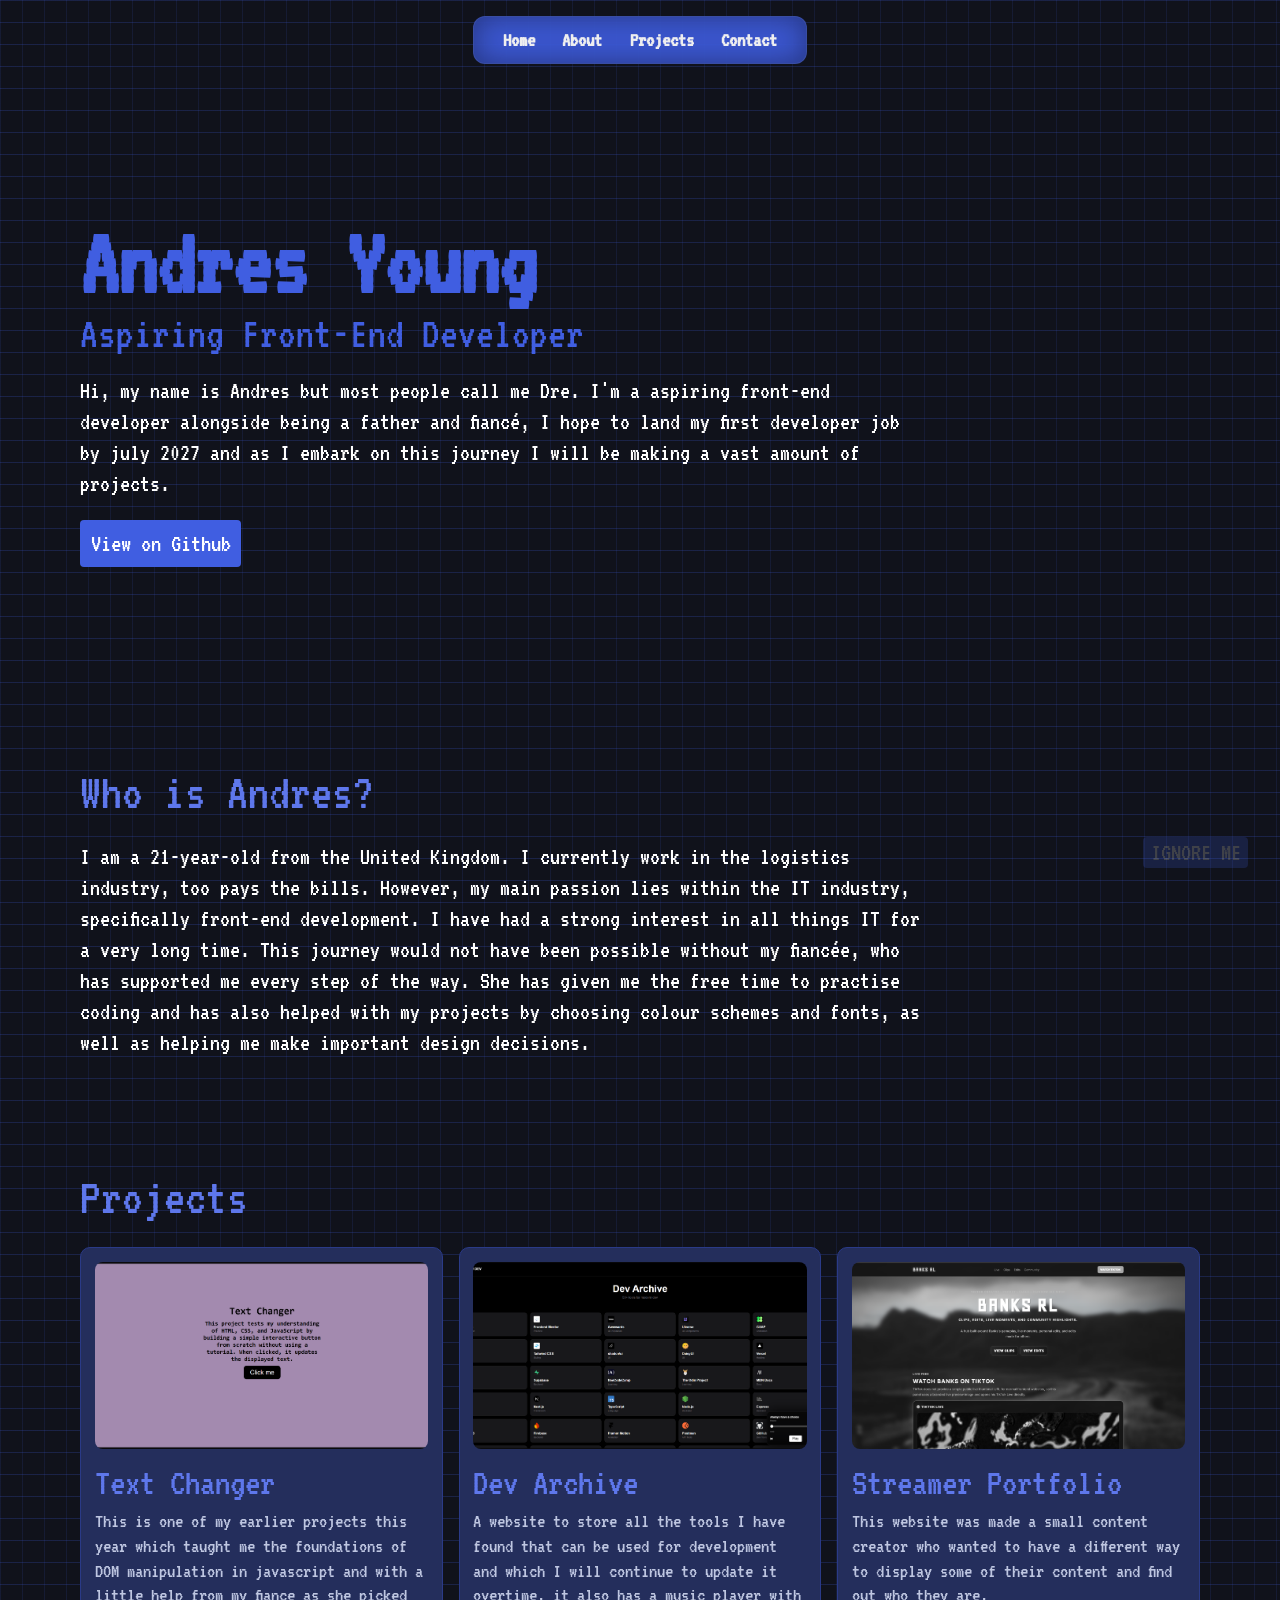
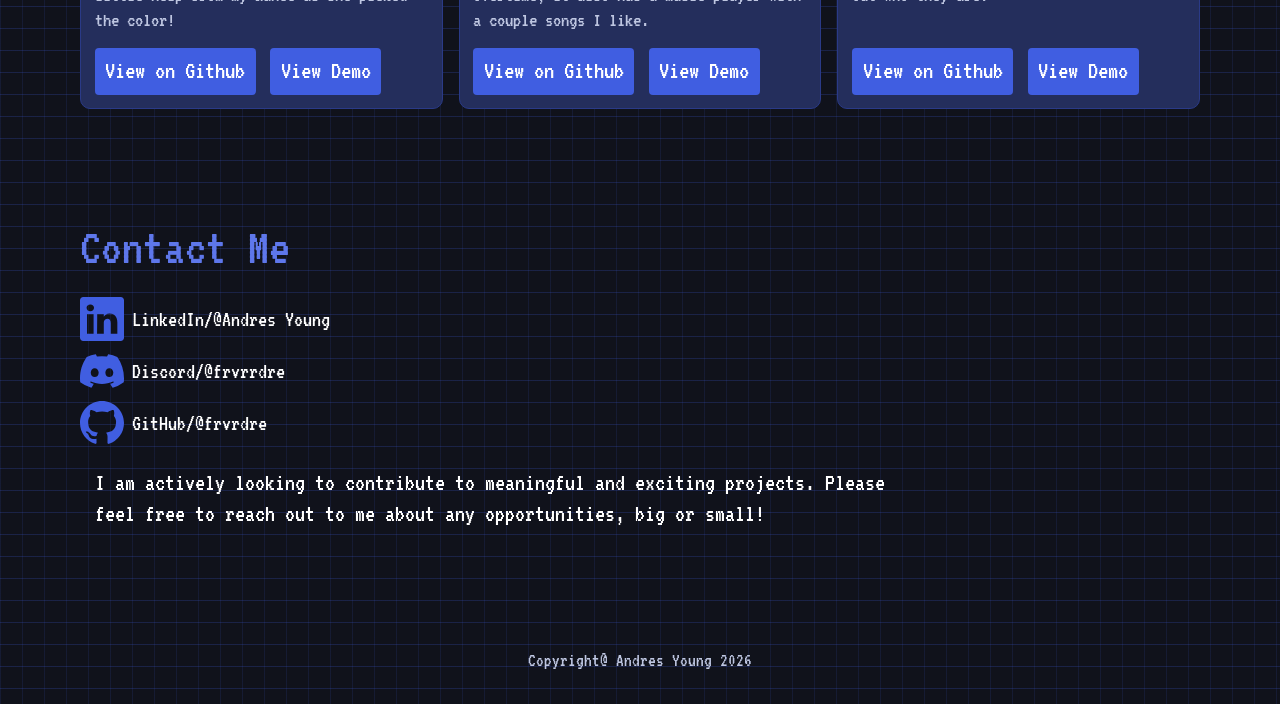
==== index.html @ cf45a2e8 "updated contact details" ====
<!doctype html>
<html lang="en">
  <head>
    <meta charset="UTF-8" />
    <meta name="viewport" content="width=device-width, initial-scale=1.0" />

    <meta property="og:type" content="website" />
    <meta property="og:url" content="https://frvrdre.xyz/" />
    <meta property="og:site_name" content="Andres Young's Portfolio" />
    <meta property="og:image" content="/assets/preview.png" />

    <meta
      name="description"
      content="This portfolio belongs to Andres featuring his projects, skills, and more."
    />

    <title>Andres Young</title>

    <link rel="stylesheet" href="styles.css" />
    <link rel="icon" type="image/x-icon" href="/assets/favicon.ico" />

    <script src="script.js" defer></script>
  </head>

  <body>
    <!-- Easter Egg #2 -->

    <!-- ACHIEVEMENT POPUP -->

    <div id="achievement" class="achievement hidden">
      <img
        id="achievement-img"
        class="achievement-img"
        src="/assets/preview.png"
        alt=""
      />

      <audio
        class="ping"
        id="ping"
        src="assets/ping.mp3"
        type="audio/mp3"
        alt="my fiancé's notification sound"
      >
        Your browser does not support the audio element.
      </audio>

      <div class="achievement-text">
        <p class="achievement-title">Achievement Unlocked</p>
        <p class="achievement-message">You ignored the warning.</p>
      </div>
    </div>

    <!-- PORTFOLIO -->

    <div id="portfolio" class="portfolio">
      <header class="site-header">
        <nav class="primary-nav">
          <a href="#hero">Home</a>
          <a href="#about">About</a>
          <a href="#projects">Projects</a>
          <a href="#contact">Contact</a>
        </nav>
      </header>

      <main>
        <!-- HERO -->

        <section class="hero" id="hero">
          <h1>Andres Young</h1>

          <p class="hero-sub">Aspiring Front-End Developer</p>

          <p>
            Hi, my name is Andres but most people call me Dre. I'm a aspiring
            front-end developer alongside being a father and fiancé, I hope to
            land my first developer job by july 2027 and as I embark on this
            journey I will be making a vast amount of projects.
          </p>

          <a class="btn" href="https://github.com/frvrdre"> View on Github </a>
        </section>

        <!-- ABOUT -->

        <section class="about" id="about">
          <h2>Who is Andres?</h2>

          <p>
            I am a 21-year-old from the United Kingdom. I currently work in the
            logistics industry, too pays the bills. However, my main passion
            lies within the IT industry, specifically front-end development. I
            have had a strong interest in all things IT for a very long time.
            This journey would not have been possible without my fiancée, who
            has supported me every step of the way. She has given me the free
            time to practise coding and has also helped with my projects by
            choosing colour schemes and fonts, as well as helping me make
            important design decisions.
          </p>
        </section>

        <!-- PROJECTS -->

        <section id="projects" class="projects">
          <h2>Projects</h2>

          <article class="project-card">
            <img src="assets/textchanger.png" alt="sims1" />

            <h3>Text Changer</h3>

            <p>
              This is one of my earlier projects this year which taught me the
              foundations of DOM manipulation in javascript and with a little
              help from my fiance as she picked the color!
            </p>

            <div class="buttons-container">
              <a
                class="btn"
                target="_blank"
                href="https://github.com/frvrdre/TextChanger"
              >
                View on Github
              </a>

              <a
                class="btn"
                target="_blank"
                href="https://text-changer-phi.vercel.app/"
              >
                View Demo
              </a>
            </div>
          </article>

          <article class="project-card">
            <img src="assets/archive.png" alt="sims1" />

            <h3>Dev Archive</h3>

            <p>
              A website to store all the tools I have found that can be used for
              development and which I will continue to update it overtime, it
              also has a music player with a couple songs I like.
            </p>

            <div class="buttons-container">
              <a
                class="btn"
                target="_blank"
                href="https://github.com/frvrdre/archive.dev"
              >
                View on Github
              </a>

              <a
                class="btn"
                target="_blank"
                href="https://archive-dev-chi.vercel.app/"
              >
                View Demo
              </a>
            </div>
          </article>

          <article class="project-card">
            <img src="assets/banksrl.png" alt="picutre of a project i made" />

            <h3>Streamer Portfolio</h3>

            <p>
              This website was made a small content creator who wanted to have a
              different way to display some of their content and find out who
              they are.
            </p>

            <div class="buttons-container">
              <a
                class="btn"
                target="_blank"
                href="https://github.com/frvrdre/Streamer-portfolio"
              >
                View on Github
              </a>

              <a class="btn" target="_blank" href="https://banksrl.co.uk/">
                View Demo
              </a>
            </div>
          </article>
        </section>

        <!-- CONTACT -->

        <section id="contact" class="contact">
          <h2>Contact Me</h2>

          <ul>
            <li>
              <img src="assets/linkedin.svg" alt="LinkedIn profile" />

              <a
                target="_blank"
                href="https://www.linkedin.com/in/andres-young-065b58265/"
              >
                LinkedIn/@Andres Young
              </a>
            </li>

            <li>
              <img src="assets/discord.svg" alt="Discord username" />

              <a target="_blank" href="#"> Discord/@frvrrdre </a>
            </li>

            <li>
              <img src="assets/github.svg" alt="Github Page" />

              <a target="_blank" href="https://github.com/frvrdre">
                GitHub/@frvrdre
              </a>
            </li>
          </ul>

          <p class="contact-para">
            I am actively looking to contribute to meaningful and exciting
            projects. Please feel free to reach out to me about any
            opportunities, big or small!
          </p>
        </section>
      </main>

      <footer>Copyright@ Andres Young 2026</footer>
    </div>

    <!-- EASTER EGG BUTTON -->

    <section class="easter-egg">
      <button id="chaos-btn" class="chaos-btn">IGNORE ME</button>
    </section>

    <!-- PORTFOLIO INVADERS -->

    <div id="game-screen" class="game-screen hidden">
      <header class="game-header">
        <h1>Portfolio Invaders</h1>
      </header>

      <div class="game-toolbar">
        <section class="game-stats" id="game-stats">
          <p id="score" class="score">Score: 0</p>
          <p id="lives" class="lives">Lives: 3</p>
        </section>

        <div class="game-btns">
          <button id="exit-btn" class="exit-btn">EXIT</button>
        </div>
      </div>

      <div class="game-content">
        <div id="game-area" class="game-area">
          <div id="player" class="player"></div>
          <div id="enemyOne" class="enemyOne"></div>
          <div id="enemyTwo" class="enemyTwo"></div>
          <div id="enemyThree" class="enemyThree"></div>
        </div>

        <div id="gm-text-container" class="gm-text-container">
          <p id="game-text" class="game-text">
            This is currently under construction! I will complete it hopefully
            by 24/07/26. <em>-Fun fact: the notification sound you just heard is actually my fiancés voice!</em>

            <!--
        Well, well, well... you ignored the warning. Now you're trapped in
        our spaceship with a bunch of aliens. Hope you're good under pressure.
        -->
          </p>
        </div>
      </div>
    </div>
  </body>
</html>
---- styles.css ----
@import url("https://fonts.googleapis.com/css2?family=Bungee&family=Climate+Crisis:YEAR@1979&family=Geo:ital@0;1&family=Inter:ital,opsz,wght@0,14..32,100..900;1,14..32,100..900&family=Limelight&family=Oi&family=Roboto:ital,wght@0,100..900;1,100..900&family=Skranji:wght@400;700&family=Source+Code+Pro:ital,wght@0,200..900;1,200..900&display=swap");

@import url("https://fonts.googleapis.com/css2?family=VT323&family=Workbench&display=swap");

/* GLOBAL VARIABLES */

:root {
  --color-page-background: rgb(16, 18, 27);
  --color-surface: rgb(31, 39, 74);
  --color-card: rgb(36, 46, 92);

  --color-primary: rgb(64, 94, 225);
  --color-primary-hover: rgb(84, 112, 235);

  --color-secondary: rgb(53, 72, 160);
  --color-secondary-hover: rgb(42, 58, 135);

  --color-text: rgb(255, 255, 255);
  --color-text-muted: rgb(190, 198, 225);
  --color-heading: rgb(94, 119, 235);

  --color-focus: rgb(94, 119, 235);
  --color-shadow: rgb(64, 94, 225);

  --color-scroll-bar: rgb(64, 94, 225);
  --color-scroll-bar2: rgb(84, 112, 235);
  --color-scroll-bar3: rgb(42, 58, 135);

  --color-grid-horizontal: rgba(64, 94, 225, 0.22);
  --color-grid-vertical: rgba(64, 94, 225, 0.12);

  --color-bright: rgb(94, 119, 235);
  --color-bright-two: rgb(64, 94, 225);

  --color-dark: rgb(42, 58, 135);
  --color-dark-two: rgb(31, 43, 105);

  --color-player: rgb(87, 115, 177);
  --color-enemy: rgb(97, 27, 27);

  --page-width: 70rem;
  --page-gutter: 2rem;

  --radius-small: 4px;
  --radius-medium: 8px;
  --radius-large: 10px;
}

/* GLOBAL STYLES */

*,
*::before,
*::after {
  box-sizing: border-box;
}

html {
  scroll-behavior: smooth;
}

body {
  margin: 0;
  min-height: 100vh;

  font-family: "VT323", monospace;
  font-size: 17px;
  line-height: 1.5;

  color: var(--color-text);
  background-color: var(--color-page-background);

  background-image:
    linear-gradient(
      var(--color-grid-horizontal) 1.1px,
      transparent 1.1px
    ),
    linear-gradient(
      to right,
      var(--color-grid-vertical) 1.1px,
      var(--color-page-background) 1.1px
    );

  background-size: 22px 22px;

  animation:
    move-grid 2s linear infinite,
    page-load 700ms ease-out both;
}

/* PAGE ANIMATIONS */

@keyframes move-grid {
  from {
    background-position: 0 0;
  }

  to {
    background-position: 22px 22px;
  }
}

@keyframes page-load {
  from {
    opacity: 0;
  }

  to {
    opacity: 1;
  }
}

/* BASIC ELEMENT STYLES */

a {
  color: inherit;
  text-decoration: none;
}

img {
  display: block;
  width: 100%;
  max-width: 100%;
  height: auto;
}

button,
input,
textarea,
select {
  font: inherit;
}

/* SHARED PAGE WIDTH */

.site-header,
main,
footer {
  width: min(100% - var(--page-gutter), var(--page-width));
  margin-inline: auto;
}

main > section {
  padding-block: 3.5rem;
}

/* HEADER AND NAVIGATION */

.site-header {
  position: sticky;
  top: 1rem;
  z-index: 10;

  margin-top: 1rem;
  margin-bottom: 1rem;
}

.primary-nav {
  display: flex;
  justify-content: center;
  align-items: center;
  gap: 1rem;

  width: max-content;

  margin-inline: auto;
  padding: 0.6rem 1.5rem;

  opacity: 0.93;

  background-color: var(--color-bright-two);

  border: 0.4px solid rgba(55, 55, 55, 0.3);
  border-radius: 12px;

  box-shadow: inset 0 0 30px rgba(0, 0, 0, 0.4);
}

.primary-nav > a {
  padding: 0.2rem 0.35rem;

  color: var(--color-text);

  font-size: 1.3rem;
  font-weight: 700;
  line-height: 1;
}

.primary-nav > a:hover {
  color: var(--color-secondary-hover);
}

.primary-nav > a:focus-visible {
  outline: 3px solid var(--color-focus);
  outline-offset: 4px;
}

/* TYPOGRAPHY */

h1,
h2,
h3,
p {
  margin-top: 0;
}

h1,
h2,
h3 {
  color: var(--color-heading);
}

h1 {
  margin-bottom: 0.5rem;

  font-family: "VT323", monospace;
  font-size: 6rem;
  font-weight: 700;
  line-height: 0.85;

  color: var(--color-bright-two);
}

h2 {
  margin-bottom: 1.5rem;

  font-size: 3.25rem;
  font-weight: 500;
  line-height: 1;
}

h3 {
  margin-top: 0.75rem;
  margin-bottom: 0.35rem;

  font-size: 2.4rem;
  font-weight: 500;
  line-height: 1;
}

p {
  max-width: 75%;
  margin-bottom: 1rem;

  color: var(--color-text);

  font-size: 1.55rem;
  font-weight: 500;
  line-height: 1.25;
}

/* Easter Egg #2 */

/* ACHIEVEMENT POPUP */

.achievement {
  position: fixed;
  top: 1rem;
  right: 1rem;
  z-index: 9999;

  display: flex;
  align-items: center;
  gap: 1rem;

  width: 320px;
  max-width: calc(100vw - 2rem);

  padding: 0.7rem;

  opacity: 0.77;

  background-color: var(--color-card);

  border-radius: 8px;
}

.achievement-text {
  display: flex;
  flex-direction: column;
  justify-content: center;

  min-width: 0;
}

.achievement-title {
  max-width: none;

  margin: 0 0 0.2rem;

  color: var(--color-text);

  font-size: 1.3rem;
  line-height: 1;
}

.achievement-message {
  max-width: none;

  margin: 0;

  color: var(--color-text-muted);

  font-size: 0.95rem;
  line-height: 1;
}

.achievement-img {
  flex-shrink: 0;

  width: 44px;
  height: 44px;

  object-fit: cover;

  border-radius: var(--radius-small);
}

.fade-in {
  animation: fade-in 0.9s cubic-bezier(0.22, 1, 0.36, 1) forwards;
}

@keyframes fade-in {
  from {
    opacity: 0;
    transform: translateY(-8px);
  }

  25% {
    opacity: 0.25;
    transform: translateY(-6px);
  }

  55% {
    opacity: 0.55;
    transform: translateY(-4px);
  }

  to {
    opacity: 1;
    transform: translateY(0);
  }
}

.fade-out {
  animation: fade-out 1s ease-in-out forwards;
}

@keyframes fade-out {
  from {
    opacity: 1;
    transform: translateY(0);
  }

  to {
    opacity: 0;
    transform: translateY(-6px);
  }
}

/* HERO */

.hero {
  min-height: 70vh;

  display: flex;
  flex-direction: column;
  justify-content: center;
  align-items: flex-start;
}

.hero h1 {
  margin-bottom: 0;
}

.hero-sub {
  margin-top: 0.4rem;
  margin-bottom: 1.25rem;

  color: var(--color-primary);

  font-size: 2.75rem;
  line-height: 1;
}

.hero p {
  margin-bottom: 1.25rem;
}

/* ABOUT */

.about p {
  margin-bottom: 0;
}

/* PROJECTS */

.projects {
  display: grid;
  grid-template-columns: repeat(3, minmax(0, 1fr));
  gap: 1rem;
}

.projects > h2 {
  grid-column: 1 / -1;

  margin-bottom: 0.5rem;
}

.project-card {
  min-width: 0;

  display: flex;
  flex-direction: column;
  gap: 0.4rem;

  padding: 0.85rem;

  background-color: var(--color-card);

  border: 1px solid var(--color-dark);
  border-radius: var(--radius-large);

  overflow: hidden;

  transition:
    transform 0.2s ease,
    box-shadow 0.2s ease;
}

.project-card:hover {
  transform: translateY(-4px);

  box-shadow: 5px 5px 0 var(--color-dark-two);
}

.project-card img {
  aspect-ratio: 16 / 9;

  object-fit: cover;

  border-radius: var(--radius-medium);
}

.project-card h3 {
  margin-top: 0.5rem;
  margin-bottom: 0;
}

.project-card p {
  flex-grow: 1;

  max-width: none;

  margin: 0 0 0.5rem;

  color: var(--color-text-muted);

  font-size: 1.3rem;
  line-height: 1.2;
}

.project-card .buttons-container {
  margin-top: auto;
}

.project-card .btn {
  flex: 0 1 auto;
}

/* PORTFOLIO BUTTONS */

.buttons-container {
  display: flex;
  flex-direction: row;
  flex-wrap: nowrap;
  gap: 0.9rem;

  white-space: nowrap;
}

.btn {
  display: inline-flex;
  justify-content: center;
  align-items: center;

  width: fit-content;

  padding: 0.6rem;

  color: var(--color-text);
  background-color: var(--color-primary);

  font-size: 1.6rem;
  font-weight: 500;
  line-height: 1;

  border: 1px solid transparent;
  border-radius: var(--radius-small);

  cursor: pointer;

  transition:
    background-color 0.2s ease,
    box-shadow 0.2s ease,
    transform 0.1s ease;
}

.btn:hover {
  color: var(--color-text);
  background-color: var(--color-primary-hover);

  box-shadow: 4px 8px 0 var(--color-dark-two);

  transform: translateY(-2px);
}

.btn:focus-visible {
  outline: 3px solid var(--color-text);
  outline-offset: 4px;
}

/* CONTACT */

.contact p {
  margin-bottom: 1rem;
}

.contact ul {
  margin: 0;
  padding: 0;

  list-style: none;
}

.contact li {
  display: flex;
  align-items: center;
  gap: 0.5rem;

  margin-bottom: 0.5rem;
}

.contact li img {
  width: 44px;
  height: 44px;
}

.contact li a {
  color: var(--color-text);

  font-size: 1.4rem;
  line-height: 1;
}

.contact li a:hover {
  color: var(--color-primary-hover);
}

.contact-para {
  padding: 15px;
}

/* FOOTER */

footer {
  display: flex;
  justify-content: center;
  align-items: center;

  padding-block: 2rem;

  color: var(--color-text-muted);

  font-size: 1.2rem;
  line-height: 1.2;
}

/* EASTER EGG BUTTON */

.easter-egg {
  position: fixed;
  inset: 0;
  z-index: 1000;

  display: flex;
  justify-content: flex-end;
  align-items: flex-end;

  padding: 2rem;

  pointer-events: none;
}

.chaos-btn {
  pointer-events: auto;

  padding: 0.1rem 0.4rem;

  color: var(--color-text);
  background-color: var(--color-primary);

  font-size: 1.6rem;
  font-weight: 500;
  line-height: 1;

  opacity: 0.2;

  border: 1px solid transparent;
  border-radius: var(--radius-small);

  cursor: pointer;

  transition:
    background-color 0.2s ease,
    box-shadow 0.2s ease,
    transform 0.1s ease;
}

/* PORTFOLIO INVADERS */

.game-screen {
  min-height: 100vh;

  display: flex;
  flex-direction: column;
  gap: 1rem;

  padding: 1.5rem;

  animation:
    page-load 550ms ease-out both;
}

.game-content {
  display: flex;
  flex-direction: column;
  align-items: center;
  gap: 1rem;

  width: min(98vw, 1600px);
  margin-inline: auto;
}

.gm-text-container {
  width: min(90vw, 1250px);
}

.game-text {
  max-width: 100%;
  margin: 0;
}
.game-header {
  text-align: center;
}

.game-header h1 {
  margin: 0;
  padding: 1rem;
  
}

.game-toolbar {
  width: min(90vw, 1000px);

  margin-inline: auto;

  display: flex;
  justify-content: space-between;
  align-items: center;
  gap: 1rem;
}

.game-stats {
  display: flex;
  align-items: center;
  gap: 1.5rem;
}

.game-stats p {
  max-width: none;

  margin: 0;
}

.game-btns {
  display: flex;
  justify-content: flex-end;
  align-items: center;
}

.exit-btn {
  padding: 0.1rem 0.4rem;

  color: var(--color-text);
  background-color: var(--color-primary);

  font-size: 1.6rem;
  font-weight: 500;
  line-height: 1;

  border: 1px solid transparent;
  border-radius: var(--radius-small);

  cursor: pointer;

  transition:
    background-color 0.2s ease,
    box-shadow 0.2s ease,
    transform 0.1s ease;
}

.exit-btn:hover {
  color: var(--color-text);
  background-color: var(--color-primary-hover);

  box-shadow: 4px 8px 0 var(--color-dark-two);

  transform: translateY(-2px);
}

.exit-btn:focus-visible {
  outline: 3px solid var(--color-text);
  outline-offset: 4px;
}

.game-area {
  position: relative;

  flex: 1;

  width: min(90vw, 1250px);
  min-height: 500px;

  margin-inline: auto;

  background-color: rgba(16, 18, 27, 0.75);

  border: 2px solid var(--color-primary);

  overflow: hidden;
}

.player {
  position: absolute;
  bottom: 1rem;
  left: 50%;

  width: 40px;
  height: 30px;

  background-color: var(--color-player);

  transform: translateX(-50%);
  transform: translateY(-50%);
}
.enemyOne {
  position: absolute;
  top: 1.5rem;
  left: 60%;

  width: 40px;
  height: 30px;

  background-color: var(--color-enemy);

  transform: translateX(-50%);
  transform: translateY(-50%);
}
.enemyTwo {
  position: absolute;
  top: 7rem;
  left: 20%;

  width: 20px;
  height: 30px;

  background-color: var(--color-enemy);

  transform: translateX(-50%);
  transform: translateY(-50%);
}
.enemyThree {
  position: absolute;
  top: 7rem;
  left: 80%;

  border-radius: 30rem;
  width: 30px;
  height: 30px;

  background-color: var(--color-enemy);

  transform: translateX(-50%);
  transform: translateY(-50%);
}
/* HIDDEN ELEMENTS */

.hidden {
  display: none;
}

/* RESPONSIVE LAYOUT */

@media (max-width: 900px) {
  .projects {
    grid-template-columns: repeat(2, minmax(0, 1fr));
  }

  p {
    max-width: 100%;
  }

  h1 {
    font-size: 5rem;
  }
}

@media (max-width: 650px) {
  :root {
    --page-gutter: 1rem;
  }

  main > section {
    padding-block: 2.5rem;
  }

  .projects {
    grid-template-columns: 1fr;
  }

  .hero {
    min-height: auto;

    padding-top: 4rem;
  }

  h1 {
    font-size: 3.8rem;
  }

  h2 {
    font-size: 2.7rem;
  }

  h3 {
    font-size: 2.1rem;
  }

  .hero-sub {
    font-size: 2rem;
  }

  p {
    font-size: 1.35rem;
  }

  .game-toolbar {
    align-items: flex-start;
  }

  .game-stats {
    flex-direction: column;
    align-items: flex-start;
    gap: 0.25rem;
  }

  .game-area {
    min-height: 400px;
  }
}

@media (max-width: 500px) {
  .site-header {
    top: 0.5rem;
  }

  .primary-nav {
    width: 100%;

    padding: 0.45rem 0.75rem;

    gap: 0.4rem;
  }

  .primary-nav > a {
    font-size: 1.1rem;
  }

  .buttons-container {
    gap: 0.4rem;
  }

  .btn {
    padding: 0.6rem 0.8rem;

    font-size: 1.1rem;
  }

  .project-card {
    padding: 0.7rem;
  }

  .achievement {
    top: 0.5rem;
    right: 0.5rem;

    width: calc(100vw - 1rem);
  }

  .game-screen {
    padding: 0.75rem;
  }

  .game-toolbar,
  .game-area {
    width: 100%;
  }
}

.shake {
  animation: shake 0.4s ease;
}

@keyframes shake {
  0% {
    transform: translate(0, 0);
  }

  20% {
    transform: translate(-5px, 2px);
  }

  40% {
    transform: translate(5px, -2px);
  }

  60% {
    transform: translate(-5px, 2px);
  }

  80% {
    transform: translate(5px, -2px);
  }

  100% {
    transform: translate(0, 0);
  }
}
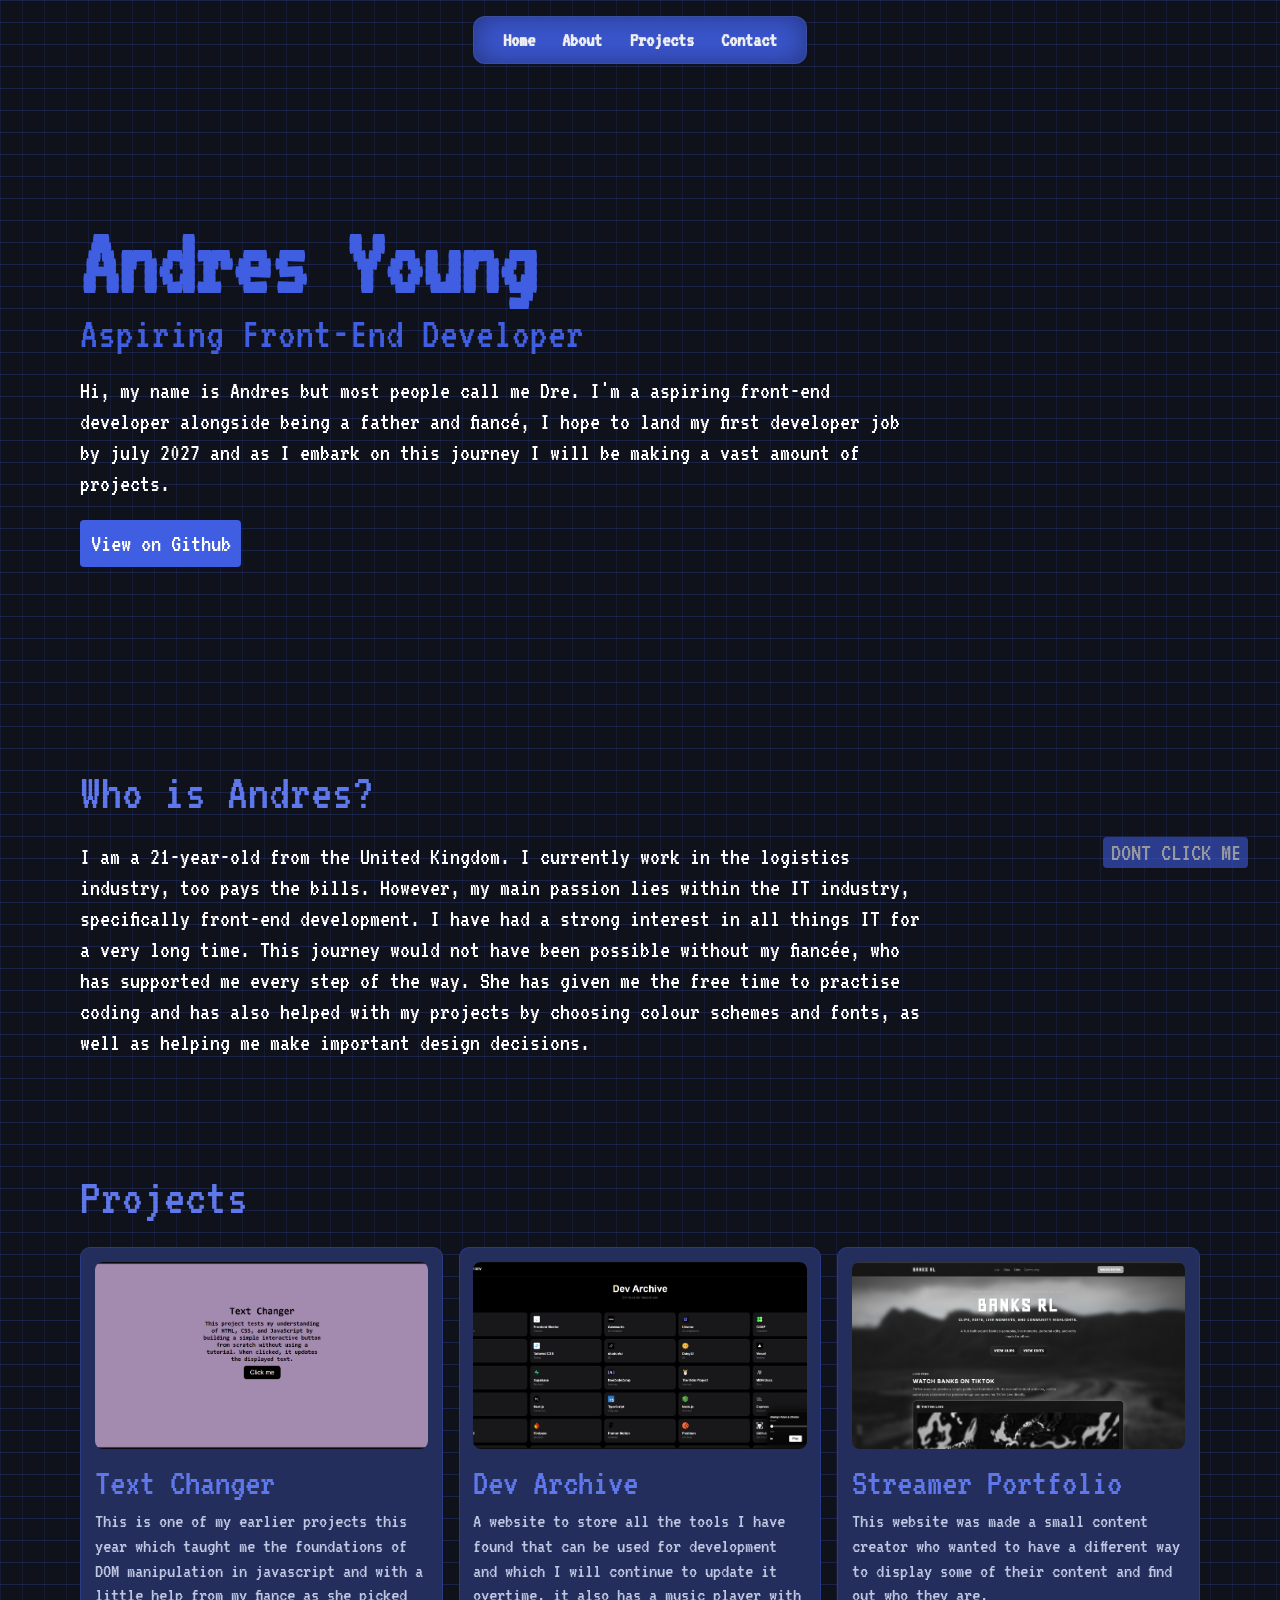
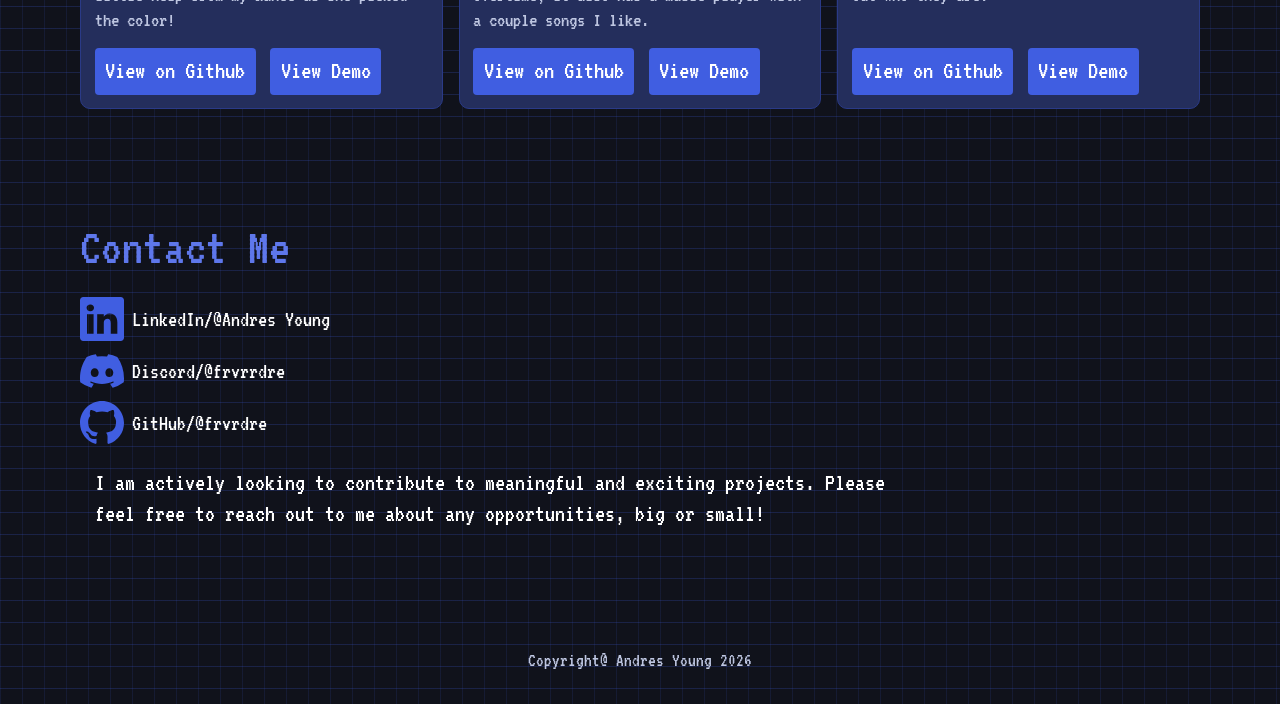
==== commit 0e0795e1: "aquarium startup added and fixed visibility of btn" ====
--- a/index.html
+++ b/index.html
@@ -23,9 +23,9 @@
   </head>
 
   <body>
-    <!-- Easter Egg #2 -->
-
-    <!-- ACHIEVEMENT POPUP -->
+    <!-- =========================================
+         ACHIEVEMENT POPUP
+         ========================================= -->
 
     <div id="achievement" class="achievement hidden">
       <img
@@ -40,20 +40,28 @@
         id="ping"
         src="assets/ping.mp3"
         type="audio/mp3"
-        alt="my fiancé's notification sound"
       >
         Your browser does not support the audio element.
       </audio>
 
       <div class="achievement-text">
         <p class="achievement-title">Achievement Unlocked</p>
-        <p class="achievement-message">You ignored the warning.</p>
+
+        <p class="achievement-message">
+          You ignored the warning.
+        </p>
       </div>
     </div>
 
-    <!-- PORTFOLIO -->
+
+    <!-- =========================================
+         PORTFOLIO
+         ========================================= -->
 
     <div id="portfolio" class="portfolio">
+
+      <!-- HEADER -->
+
       <header class="site-header">
         <nav class="primary-nav">
           <a href="#hero">Home</a>
@@ -63,13 +71,17 @@
         </nav>
       </header>
 
+
       <main>
+
         <!-- HERO -->
 
         <section class="hero" id="hero">
           <h1>Andres Young</h1>
 
-          <p class="hero-sub">Aspiring Front-End Developer</p>
+          <p class="hero-sub">
+            Aspiring Front-End Developer
+          </p>
 
           <p>
             Hi, my name is Andres but most people call me Dre. I'm a aspiring
@@ -78,8 +90,14 @@
             journey I will be making a vast amount of projects.
           </p>
 
-          <a class="btn" href="https://github.com/frvrdre"> View on Github </a>
+          <a
+            class="btn"
+            href="https://github.com/frvrdre"
+          >
+            View on Github
+          </a>
         </section>
+
 
         <!-- ABOUT -->
 
@@ -91,6 +109,7 @@
             logistics industry, too pays the bills. However, my main passion
             lies within the IT industry, specifically front-end development. I
             have had a strong interest in all things IT for a very long time.
+
             This journey would not have been possible without my fiancée, who
             has supported me every step of the way. She has given me the free
             time to practise coding and has also helped with my projects by
@@ -99,13 +118,20 @@
           </p>
         </section>
 
+
         <!-- PROJECTS -->
 
         <section id="projects" class="projects">
           <h2>Projects</h2>
 
+
+          <!-- TEXT CHANGER -->
+
           <article class="project-card">
-            <img src="assets/textchanger.png" alt="sims1" />
+            <img
+              src="assets/textchanger.png"
+              alt="Text Changer project"
+            />
 
             <h3>Text Changer</h3>
 
@@ -134,8 +160,14 @@
             </div>
           </article>
 
+
+          <!-- DEV ARCHIVE -->
+
           <article class="project-card">
-            <img src="assets/archive.png" alt="sims1" />
+            <img
+              src="assets/archive.png"
+              alt="Dev Archive project"
+            />
 
             <h3>Dev Archive</h3>
 
@@ -164,8 +196,14 @@
             </div>
           </article>
 
+
+          <!-- STREAMER PORTFOLIO -->
+
           <article class="project-card">
-            <img src="assets/banksrl.png" alt="picutre of a project i made" />
+            <img
+              src="assets/banksrl.png"
+              alt="Picture of Streamer Portfolio project"
+            />
 
             <h3>Streamer Portfolio</h3>
 
@@ -184,21 +222,32 @@
                 View on Github
               </a>
 
-              <a class="btn" target="_blank" href="https://banksrl.co.uk/">
+              <a
+                class="btn"
+                target="_blank"
+                href="https://banksrl.co.uk/"
+              >
                 View Demo
               </a>
             </div>
           </article>
         </section>
 
+
         <!-- CONTACT -->
 
         <section id="contact" class="contact">
           <h2>Contact Me</h2>
 
           <ul>
+
+            <!-- LINKEDIN -->
+
             <li>
-              <img src="assets/linkedin.svg" alt="LinkedIn profile" />
+              <img
+                src="assets/linkedin.svg"
+                alt="LinkedIn profile"
+              />
 
               <a
                 target="_blank"
@@ -208,16 +257,36 @@
               </a>
             </li>
 
+
+            <!-- DISCORD -->
+
             <li>
-              <img src="assets/discord.svg" alt="Discord username" />
-
-              <a target="_blank" href="#"> Discord/@frvrrdre </a>
+              <img
+                src="assets/discord.svg"
+                alt="Discord username"
+              />
+
+              <a
+                target="_blank"
+                href="#"
+              >
+                Discord/@frvrrdre
+              </a>
             </li>
 
+
+            <!-- GITHUB -->
+
             <li>
-              <img src="assets/github.svg" alt="Github Page" />
-
-              <a target="_blank" href="https://github.com/frvrdre">
+              <img
+                src="assets/github.svg"
+                alt="Github Page"
+              />
+
+              <a
+                target="_blank"
+                href="https://github.com/frvrdre"
+              >
                 GitHub/@frvrdre
               </a>
             </li>
@@ -231,53 +300,89 @@
         </section>
       </main>
 
-      <footer>Copyright@ Andres Young 2026</footer>
+
+      <!-- FOOTER -->
+
+      <footer>
+        Copyright@ Andres Young 2026
+      </footer>
     </div>
 
-    <!-- EASTER EGG BUTTON -->
+
+    <!-- =========================================
+         EASTER EGG BUTTON
+         ========================================= -->
 
     <section class="easter-egg">
-      <button id="chaos-btn" class="chaos-btn">IGNORE ME</button>
+      <button
+        id="chaos-btn"
+        class="chaos-btn"
+      >
+        DONT CLICK ME
+      </button>
     </section>
-
-    <!-- PORTFOLIO INVADERS -->
-
-    <div id="game-screen" class="game-screen hidden">
-      <header class="game-header">
-        <h1>Portfolio Invaders</h1>
-      </header>
-
-      <div class="game-toolbar">
-        <section class="game-stats" id="game-stats">
-          <p id="score" class="score">Score: 0</p>
-          <p id="lives" class="lives">Lives: 3</p>
-        </section>
-
-        <div class="game-btns">
-          <button id="exit-btn" class="exit-btn">EXIT</button>
-        </div>
+    
+    <div id="under-construct" class="under-construct hidden">
+      <h1> This is currently under construction! I will complete it hopefully
+          by 24/07/26. <em>-Fun fact: the notification sound you just heard is actually my fiancés voice!</em>     
+      </h1>
+       </div>
+
+    <!-- =========================================
+         AQUARIUM MODE
+
+         The normal portfolio stays underneath.
+
+         JavaScript will eventually:
+         - activate the water
+         - create bubbles
+         - create fish
+         - make fish follow cursor
+         - remove everything on return
+         ========================================= -->
+
+    <div
+      id="aquarium-mode"
+      class="aquarium-mode hidden"
+    >
+
+      <!-- WATER LAYER -->
+
+
+      <div
+        id="water-layer"
+        class="water-layer"
+      ></div>
+
+
+      <!-- BUBBLE LAYER -->
+
+      <div
+        id="bubble-layer"
+        class="bubble-layer"
+      ></div>
+
+
+      <!-- FISH LAYER -->
+
+      <div
+        id="fish-layer"
+        class="fish-layer"
+      ></div>
+
+
+      <!-- AQUARIUM CONTROLS -->
+
+      <div class="aquarium-controls">
+        <button
+          id="return-btn"
+          class="return-btn"
+        >
+          RETURN
+        </button>
       </div>
 
-      <div class="game-content">
-        <div id="game-area" class="game-area">
-          <div id="player" class="player"></div>
-          <div id="enemyOne" class="enemyOne"></div>
-          <div id="enemyTwo" class="enemyTwo"></div>
-          <div id="enemyThree" class="enemyThree"></div>
-        </div>
-
-        <div id="gm-text-container" class="gm-text-container">
-          <p id="game-text" class="game-text">
-            This is currently under construction! I will complete it hopefully
-            by 24/07/26. <em>-Fun fact: the notification sound you just heard is actually my fiancés voice!</em>
-
-            <!--
-        Well, well, well... you ignored the warning. Now you're trapped in
-        our spaceship with a bunch of aliens. Hope you're good under pressure.
-        -->
-          </p>
-        </div>
-      </div>
     </div>
+
   </body>
-</html>
+</html>
--- a/styles.css
+++ b/styles.css
@@ -1,52 +1,74 @@
-@import url("https://fonts.googleapis.com/css2?family=Bungee&family=Climate+Crisis:YEAR@1979&family=Geo:ital@0;1&family=Inter:ital,opsz,wght@0,14..32,100..900;1,14..32,100..900&family=Limelight&family=Oi&family=Roboto:ital,wght@0,100..900;1,100..900&family=Skranji:wght@400;700&family=Source+Code+Pro:ital,wght@0,200..900;1,200..900&display=swap");
+@import url("https://fonts.googleapis.com/css2?family=Bungee&family=Climate+Crisis:YEAR@1979&family=Geo:ital@0;1&family=Inter:ital,opsz,wght@0,14..32,100..900;1,14..32,100..900&family=Limelight&family=Oi&family=Roboto:ital,wght@0,100..900;1,100..900&family=Skranji:wght@400;700&family=Source+Code+Pro:ital,wght@0,200..900&display=swap");
 
 @import url("https://fonts.googleapis.com/css2?family=VT323&family=Workbench&display=swap");
 
-/* GLOBAL VARIABLES */
+@import url('https://fonts.googleapis.com/css2?family=Ranchers&family=VT323&family=Workbench&display=swap');
+
+
+/* =========================================
+   GLOBAL VARIABLES
+   ========================================= */
 
 :root {
   --color-page-background: rgb(16, 18, 27);
+
   --color-surface: rgb(31, 39, 74);
+
   --color-card: rgb(36, 46, 92);
 
   --color-primary: rgb(64, 94, 225);
+
   --color-primary-hover: rgb(84, 112, 235);
 
   --color-secondary: rgb(53, 72, 160);
+
   --color-secondary-hover: rgb(42, 58, 135);
 
   --color-text: rgb(255, 255, 255);
+
   --color-text-muted: rgb(190, 198, 225);
+
   --color-heading: rgb(94, 119, 235);
 
   --color-focus: rgb(94, 119, 235);
+
   --color-shadow: rgb(64, 94, 225);
 
   --color-scroll-bar: rgb(64, 94, 225);
+
   --color-scroll-bar2: rgb(84, 112, 235);
+
   --color-scroll-bar3: rgb(42, 58, 135);
 
   --color-grid-horizontal: rgba(64, 94, 225, 0.22);
+
   --color-grid-vertical: rgba(64, 94, 225, 0.12);
 
   --color-bright: rgb(94, 119, 235);
+
   --color-bright-two: rgb(64, 94, 225);
 
   --color-dark: rgb(42, 58, 135);
+
   --color-dark-two: rgb(31, 43, 105);
 
-  --color-player: rgb(87, 115, 177);
-  --color-enemy: rgb(97, 27, 27);
+  --color-underwater: rgb(198, 239, 33);
 
   --page-width: 70rem;
+
   --page-gutter: 2rem;
 
   --radius-small: 4px;
+
   --radius-medium: 8px;
+
   --radius-large: 10px;
 }
 
-/* GLOBAL STYLES */
+
+/* =========================================
+   GLOBAL STYLES
+   ========================================= */
 
 *,
 *::before,
@@ -54,19 +76,25 @@
   box-sizing: border-box;
 }
 
+
 html {
   scroll-behavior: smooth;
 }
 
+
 body {
   margin: 0;
+
   min-height: 100vh;
 
   font-family: "VT323", monospace;
+
   font-size: 17px;
+
   line-height: 1.5;
 
   color: var(--color-text);
+
   background-color: var(--color-page-background);
 
   background-image:
@@ -87,7 +115,10 @@
     page-load 700ms ease-out both;
 }
 
-/* PAGE ANIMATIONS */
+
+/* =========================================
+   PAGE ANIMATIONS
+   ========================================= */
 
 @keyframes move-grid {
   from {
@@ -99,6 +130,7 @@
   }
 }
 
+
 @keyframes page-load {
   from {
     opacity: 0;
@@ -109,19 +141,28 @@
   }
 }
 
-/* BASIC ELEMENT STYLES */
+
+/* =========================================
+   BASIC ELEMENT STYLES
+   ========================================= */
 
 a {
   color: inherit;
+
   text-decoration: none;
 }
+
 
 img {
   display: block;
+
   width: 100%;
+
   max-width: 100%;
+
   height: auto;
 }
+
 
 button,
 input,
@@ -130,39 +171,58 @@
   font: inherit;
 }
 
-/* SHARED PAGE WIDTH */
+
+/* =========================================
+   SHARED PAGE WIDTH
+   ========================================= */
 
 .site-header,
 main,
 footer {
-  width: min(100% - var(--page-gutter), var(--page-width));
+  width: min(
+    100% - var(--page-gutter),
+    var(--page-width)
+  );
+
   margin-inline: auto;
 }
+
 
 main > section {
   padding-block: 3.5rem;
 }
 
-/* HEADER AND NAVIGATION */
+
+/* =========================================
+   HEADER AND NAVIGATION
+   ========================================= */
 
 .site-header {
   position: sticky;
+
   top: 1rem;
+
   z-index: 10;
 
   margin-top: 1rem;
+
   margin-bottom: 1rem;
 }
+
 
 .primary-nav {
   display: flex;
+
   justify-content: center;
+
   align-items: center;
+
   gap: 1rem;
 
   width: max-content;
 
   margin-inline: auto;
+
   padding: 0.6rem 1.5rem;
 
   opacity: 0.93;
@@ -170,10 +230,13 @@
   background-color: var(--color-bright-two);
 
   border: 0.4px solid rgba(55, 55, 55, 0.3);
+
   border-radius: 12px;
 
-  box-shadow: inset 0 0 30px rgba(0, 0, 0, 0.4);
-}
+  box-shadow:
+    inset 0 0 30px rgba(0, 0, 0, 0.4);
+}
+
 
 .primary-nav > a {
   padding: 0.2rem 0.35rem;
@@ -181,20 +244,28 @@
   color: var(--color-text);
 
   font-size: 1.3rem;
+
   font-weight: 700;
+
   line-height: 1;
 }
+
 
 .primary-nav > a:hover {
   color: var(--color-secondary-hover);
 }
 
+
 .primary-nav > a:focus-visible {
   outline: 3px solid var(--color-focus);
+
   outline-offset: 4px;
 }
 
-/* TYPOGRAPHY */
+
+/* =========================================
+   TYPOGRAPHY
+   ========================================= */
 
 h1,
 h2,
@@ -203,66 +274,89 @@
   margin-top: 0;
 }
 
+
 h1,
 h2,
 h3 {
   color: var(--color-heading);
 }
 
+
 h1 {
   margin-bottom: 0.5rem;
 
   font-family: "VT323", monospace;
+
   font-size: 6rem;
+
   font-weight: 700;
+
   line-height: 0.85;
 
   color: var(--color-bright-two);
 }
+
 
 h2 {
   margin-bottom: 1.5rem;
 
   font-size: 3.25rem;
+
   font-weight: 500;
+
   line-height: 1;
 }
+
 
 h3 {
   margin-top: 0.75rem;
+
   margin-bottom: 0.35rem;
 
   font-size: 2.4rem;
+
   font-weight: 500;
+
   line-height: 1;
 }
+
 
 p {
   max-width: 75%;
+
   margin-bottom: 1rem;
 
   color: var(--color-text);
 
   font-size: 1.55rem;
+
   font-weight: 500;
+
   line-height: 1.25;
 }
 
-/* Easter Egg #2 */
-
-/* ACHIEVEMENT POPUP */
+
+/* =========================================
+   ACHIEVEMENT POPUP
+   ========================================= */
 
 .achievement {
   position: fixed;
+
   top: 1rem;
+
   right: 1rem;
+
   z-index: 9999;
 
   display: flex;
+
   align-items: center;
+
   gap: 1rem;
 
   width: 320px;
+
   max-width: calc(100vw - 2rem);
 
   padding: 0.7rem;
@@ -273,14 +367,18 @@
 
   border-radius: 8px;
 }
+
 
 .achievement-text {
   display: flex;
+
   flex-direction: column;
+
   justify-content: center;
 
   min-width: 0;
 }
+
 
 .achievement-title {
   max-width: none;
@@ -290,8 +388,10 @@
   color: var(--color-text);
 
   font-size: 1.3rem;
+
   line-height: 1;
 }
+
 
 .achievement-message {
   max-width: none;
@@ -301,13 +401,16 @@
   color: var(--color-text-muted);
 
   font-size: 0.95rem;
+
   line-height: 1;
 }
+
 
 .achievement-img {
   flex-shrink: 0;
 
   width: 44px;
+
   height: 44px;
 
   object-fit: cover;
@@ -315,90 +418,133 @@
   border-radius: var(--radius-small);
 }
 
+
+/* =========================================
+   ACHIEVEMENT ANIMATIONS
+   ========================================= */
+
 .fade-in {
-  animation: fade-in 0.9s cubic-bezier(0.22, 1, 0.36, 1) forwards;
-}
+  animation:
+    fade-in
+    0.9s
+    cubic-bezier(0.22, 1, 0.36, 1)
+    forwards;
+}
+
 
 @keyframes fade-in {
   from {
     opacity: 0;
+
     transform: translateY(-8px);
   }
 
   25% {
     opacity: 0.25;
+
     transform: translateY(-6px);
   }
 
   55% {
     opacity: 0.55;
+
     transform: translateY(-4px);
   }
 
   to {
     opacity: 1;
+
     transform: translateY(0);
   }
 }
 
+
 .fade-out {
-  animation: fade-out 1s ease-in-out forwards;
-}
+  animation:
+    fade-out
+    1s
+    ease-in-out
+    forwards;
+}
+
 
 @keyframes fade-out {
   from {
     opacity: 1;
+
     transform: translateY(0);
   }
 
   to {
     opacity: 0;
+
     transform: translateY(-6px);
   }
 }
 
-/* HERO */
+
+/* =========================================
+   HERO
+   ========================================= */
 
 .hero {
   min-height: 70vh;
 
   display: flex;
+
   flex-direction: column;
+
   justify-content: center;
+
   align-items: flex-start;
 }
+
 
 .hero h1 {
   margin-bottom: 0;
 }
 
+
 .hero-sub {
   margin-top: 0.4rem;
+
   margin-bottom: 1.25rem;
 
   color: var(--color-primary);
 
   font-size: 2.75rem;
+
   line-height: 1;
 }
+
 
 .hero p {
   margin-bottom: 1.25rem;
 }
 
-/* ABOUT */
+
+/* =========================================
+   ABOUT
+   ========================================= */
 
 .about p {
   margin-bottom: 0;
 }
 
-/* PROJECTS */
+
+/* =========================================
+   PROJECTS
+   ========================================= */
 
 .projects {
   display: grid;
-  grid-template-columns: repeat(3, minmax(0, 1fr));
+
+  grid-template-columns:
+    repeat(3, minmax(0, 1fr));
+
   gap: 1rem;
 }
+
 
 .projects > h2 {
   grid-column: 1 / -1;
@@ -406,11 +552,14 @@
   margin-bottom: 0.5rem;
 }
 
+
 .project-card {
   min-width: 0;
 
   display: flex;
+
   flex-direction: column;
+
   gap: 0.4rem;
 
   padding: 0.85rem;
@@ -418,6 +567,7 @@
   background-color: var(--color-card);
 
   border: 1px solid var(--color-dark);
+
   border-radius: var(--radius-large);
 
   overflow: hidden;
@@ -427,11 +577,14 @@
     box-shadow 0.2s ease;
 }
 
+
 .project-card:hover {
   transform: translateY(-4px);
 
-  box-shadow: 5px 5px 0 var(--color-dark-two);
-}
+  box-shadow:
+    5px 5px 0 var(--color-dark-two);
+}
+
 
 .project-card img {
   aspect-ratio: 16 / 9;
@@ -441,10 +594,13 @@
   border-radius: var(--radius-medium);
 }
 
+
 .project-card h3 {
   margin-top: 0.5rem;
+
   margin-bottom: 0;
 }
+
 
 .project-card p {
   flex-grow: 1;
@@ -456,31 +612,43 @@
   color: var(--color-text-muted);
 
   font-size: 1.3rem;
+
   line-height: 1.2;
 }
+
 
 .project-card .buttons-container {
   margin-top: auto;
 }
 
+
 .project-card .btn {
   flex: 0 1 auto;
 }
 
-/* PORTFOLIO BUTTONS */
+
+/* =========================================
+   PORTFOLIO BUTTONS
+   ========================================= */
 
 .buttons-container {
   display: flex;
+
   flex-direction: row;
+
   flex-wrap: nowrap;
+
   gap: 0.9rem;
 
   white-space: nowrap;
 }
+
 
 .btn {
   display: inline-flex;
+
   justify-content: center;
+
   align-items: center;
 
   width: fit-content;
@@ -488,13 +656,17 @@
   padding: 0.6rem;
 
   color: var(--color-text);
+
   background-color: var(--color-primary);
 
   font-size: 1.6rem;
+
   font-weight: 500;
+
   line-height: 1;
 
   border: 1px solid transparent;
+
   border-radius: var(--radius-small);
 
   cursor: pointer;
@@ -505,66 +677,90 @@
     transform 0.1s ease;
 }
 
+
 .btn:hover {
   color: var(--color-text);
+
   background-color: var(--color-primary-hover);
 
-  box-shadow: 4px 8px 0 var(--color-dark-two);
+  box-shadow:
+    4px 8px 0 var(--color-dark-two);
 
   transform: translateY(-2px);
 }
+
 
 .btn:focus-visible {
   outline: 3px solid var(--color-text);
+
   outline-offset: 4px;
 }
 
-/* CONTACT */
+
+/* =========================================
+   CONTACT
+   ========================================= */
 
 .contact p {
   margin-bottom: 1rem;
 }
 
+
 .contact ul {
   margin: 0;
+
   padding: 0;
 
   list-style: none;
 }
+
 
 .contact li {
   display: flex;
+
   align-items: center;
+
   gap: 0.5rem;
 
   margin-bottom: 0.5rem;
 }
+
 
 .contact li img {
   width: 44px;
+
   height: 44px;
 }
+
 
 .contact li a {
   color: var(--color-text);
 
   font-size: 1.4rem;
+
   line-height: 1;
 }
+
 
 .contact li a:hover {
   color: var(--color-primary-hover);
 }
 
+
 .contact-para {
   padding: 15px;
 }
 
-/* FOOTER */
+
+/* =========================================
+   FOOTER
+   ========================================= */
 
 footer {
   display: flex;
+
   justify-content: center;
+
   align-items: center;
 
   padding-block: 2rem;
@@ -572,24 +768,33 @@
   color: var(--color-text-muted);
 
   font-size: 1.2rem;
+
   line-height: 1.2;
 }
 
-/* EASTER EGG BUTTON */
+
+/* =========================================
+   EASTER EGG BUTTON
+   ========================================= */
 
 .easter-egg {
   position: fixed;
+
   inset: 0;
+
   z-index: 1000;
 
   display: flex;
+
   justify-content: flex-end;
+
   align-items: flex-end;
 
   padding: 2rem;
 
   pointer-events: none;
 }
+
 
 .chaos-btn {
   pointer-events: auto;
@@ -597,15 +802,19 @@
   padding: 0.1rem 0.4rem;
 
   color: var(--color-text);
+
   background-color: var(--color-primary);
 
   font-size: 1.6rem;
+
   font-weight: 500;
+
   line-height: 1;
 
-  opacity: 0.2;
+  opacity: 0.57;
 
   border: 1px solid transparent;
+
   border-radius: var(--radius-small);
 
   cursor: pointer;
@@ -616,92 +825,18 @@
     transform 0.1s ease;
 }
 
-/* PORTFOLIO INVADERS */
-
-.game-screen {
-  min-height: 100vh;
-
-  display: flex;
-  flex-direction: column;
-  gap: 1rem;
-
-  padding: 1.5rem;
-
-  animation:
-    page-load 550ms ease-out both;
-}
-
-.game-content {
-  display: flex;
-  flex-direction: column;
-  align-items: center;
-  gap: 1rem;
-
-  width: min(98vw, 1600px);
-  margin-inline: auto;
-}
-
-.gm-text-container {
-  width: min(90vw, 1250px);
-}
-
-.game-text {
-  max-width: 100%;
-  margin: 0;
-}
-.game-header {
-  text-align: center;
-}
-
-.game-header h1 {
-  margin: 0;
-  padding: 1rem;
-  
-}
-
-.game-toolbar {
-  width: min(90vw, 1000px);
-
-  margin-inline: auto;
-
-  display: flex;
-  justify-content: space-between;
-  align-items: center;
-  gap: 1rem;
-}
-
-.game-stats {
-  display: flex;
-  align-items: center;
-  gap: 1.5rem;
-}
-
-.game-stats p {
-  max-width: none;
-
-  margin: 0;
-}
-
-.game-btns {
-  display: flex;
-  justify-content: flex-end;
-  align-items: center;
-}
-
-.exit-btn {
-  padding: 0.1rem 0.4rem;
-
-  color: var(--color-text);
-  background-color: var(--color-primary);
-
-  font-size: 1.6rem;
-  font-weight: 500;
-  line-height: 1;
-
-  border: 1px solid transparent;
-  border-radius: var(--radius-small);
-
-  cursor: pointer;
+.under-construct {
+  position: fixed;
+
+  top: 10rem;
+  left: 5rem;
+  padding: 1.2rem;
+
+  color: var(--color-bright);
+
+  z-index: 5;
+
+  pointer-events: auto;
 
   transition:
     background-color 0.2s ease,
@@ -709,171 +844,286 @@
     transform 0.1s ease;
 }
 
-.exit-btn:hover {
+.under-construct h1 {
+  color: var(--color-underwater);
+  text-shadow: 20px;
+  font-family: "Ranchers", sans-serif;
+  font-size: 4.5rem;
+  font-weight: 9900;
+  line-height: 1.7;
+}
+.dim-down {
+  opacity: 0.07;
+}
+/* =========================================
+   AQUARIUM MODE
+   ========================================= */
+
+.aquarium-mode {
+  position: fixed;
+
+  inset: 0;
+
+  z-index: 900;
+
+  overflow: hidden;
+
+  pointer-events: none;
+}
+
+
+/* =========================================
+   AQUARIUM LAYERS
+   ========================================= */
+
+.water-layer,
+.bubble-layer,
+.fish-layer {
+  position: absolute;
+
+  inset: 0;
+}
+
+
+/* =========================================
+   WATER
+   ========================================= */
+
+.water-layer {
+  z-index: 1;
+
+  background:
+    linear-gradient(
+      to bottom,
+      rgba(84, 170, 235, 0.22),
+      rgba(24, 107, 180, 0.539)
+    );
+
+  backdrop-filter: blur(1px);
+
+  pointer-events: none;
+
+  animation: waterrise 4s ease-out forwards;;
+}
+
+
+
+/* =========================================
+   BUBBLE LAYER
+   ========================================= */
+
+.bubble-layer {
+  z-index: 2;
+
+  pointer-events: none;
+}
+
+
+/* =========================================
+   FISH LAYER
+   ========================================= */
+
+.fish-layer {
+  z-index: 3;
+
+  pointer-events: none;
+}
+
+
+/* =========================================
+   AQUARIUM CONTROLS
+   ========================================= */
+
+.aquarium-controls {
+  position: fixed;
+
+  top: 1rem;
+
+  right: 1rem;
+
+  z-index: 4;
+
+  pointer-events: auto;
+}
+
+
+/* =========================================
+   RETURN BUTTON
+   ========================================= */
+
+.return-btn {
+  padding: 0.35rem 0.7rem;
+
   color: var(--color-text);
+
+  background-color: var(--color-primary);
+
+  font-size: 1.6rem;
+
+  font-weight: 500;
+
+  line-height: 1;
+
+  border: 1px solid transparent;
+
+  border-radius: var(--radius-small);
+
+  cursor: pointer;
+
+  transition:
+    background-color 0.2s ease,
+    box-shadow 0.2s ease,
+    transform 0.1s ease;
+}
+
+
+.return-btn:hover {
+  color: var(--color-text);
+
   background-color: var(--color-primary-hover);
 
-  box-shadow: 4px 8px 0 var(--color-dark-two);
+  box-shadow:
+    4px 8px 0 var(--color-dark-two);
 
   transform: translateY(-2px);
 }
 
-.exit-btn:focus-visible {
+
+.return-btn:focus-visible {
   outline: 3px solid var(--color-text);
+
   outline-offset: 4px;
 }
 
-.game-area {
-  position: relative;
-
-  flex: 1;
-
-  width: min(90vw, 1250px);
-  min-height: 500px;
-
-  margin-inline: auto;
-
-  background-color: rgba(16, 18, 27, 0.75);
-
-  border: 2px solid var(--color-primary);
-
-  overflow: hidden;
-}
-
-.player {
+
+/* =========================================
+   FISH
+
+   
+   ========================================= */
+
+.fish {
   position: absolute;
-  bottom: 1rem;
-  left: 50%;
-
-  width: 40px;
-  height: 30px;
-
-  background-color: var(--color-player);
-
-  transform: translateX(-50%);
-  transform: translateY(-50%);
-}
-.enemyOne {
+
+  width: 60px;
+
+  height: 32px;
+
+  pointer-events: none;
+}
+
+
+/* =========================================
+   BUBBLES
+
+   
+   ========================================= */
+
+.bubble {
   position: absolute;
-  top: 1.5rem;
-  left: 60%;
-
-  width: 40px;
-  height: 30px;
-
-  background-color: var(--color-enemy);
-
-  transform: translateX(-50%);
-  transform: translateY(-50%);
-}
-.enemyTwo {
-  position: absolute;
-  top: 7rem;
-  left: 20%;
-
-  width: 20px;
-  height: 30px;
-
-  background-color: var(--color-enemy);
-
-  transform: translateX(-50%);
-  transform: translateY(-50%);
-}
-.enemyThree {
-  position: absolute;
-  top: 7rem;
-  left: 80%;
-
-  border-radius: 30rem;
-  width: 30px;
-  height: 30px;
-
-  background-color: var(--color-enemy);
-
-  transform: translateX(-50%);
-  transform: translateY(-50%);
-}
-/* HIDDEN ELEMENTS */
+
+  width: 14px;
+
+  height: 14px;
+
+  border:
+    2px solid rgba(255, 255, 255, 0.65);
+
+  border-radius: 50%;
+
+  pointer-events: none;
+}
+
+
+/* =========================================
+   HIDDEN ELEMENTS
+   ========================================= */
 
 .hidden {
   display: none;
 }
 
-/* RESPONSIVE LAYOUT */
+
+/* =========================================
+   RESPONSIVE LAYOUT
+   ========================================= */
 
 @media (max-width: 900px) {
+
   .projects {
-    grid-template-columns: repeat(2, minmax(0, 1fr));
-  }
+    grid-template-columns:
+      repeat(2, minmax(0, 1fr));
+  }
+
 
   p {
     max-width: 100%;
   }
 
+
   h1 {
     font-size: 5rem;
   }
 }
 
+
 @media (max-width: 650px) {
+
   :root {
     --page-gutter: 1rem;
   }
 
+
   main > section {
     padding-block: 2.5rem;
   }
 
+
   .projects {
     grid-template-columns: 1fr;
   }
 
+
   .hero {
     min-height: auto;
 
     padding-top: 4rem;
   }
 
+
   h1 {
     font-size: 3.8rem;
   }
 
+
   h2 {
     font-size: 2.7rem;
   }
 
+
   h3 {
     font-size: 2.1rem;
   }
 
+
   .hero-sub {
     font-size: 2rem;
   }
 
+
   p {
     font-size: 1.35rem;
   }
-
-  .game-toolbar {
-    align-items: flex-start;
-  }
-
-  .game-stats {
-    flex-direction: column;
-    align-items: flex-start;
-    gap: 0.25rem;
-  }
-
-  .game-area {
-    min-height: 400px;
-  }
-}
+}
+
 
 @media (max-width: 500px) {
+
   .site-header {
     top: 0.5rem;
   }
 
+
   .primary-nav {
     width: 100%;
 
@@ -882,66 +1132,90 @@
     gap: 0.4rem;
   }
 
+
   .primary-nav > a {
     font-size: 1.1rem;
   }
 
+
   .buttons-container {
     gap: 0.4rem;
   }
 
+
   .btn {
     padding: 0.6rem 0.8rem;
 
     font-size: 1.1rem;
   }
 
+
   .project-card {
     padding: 0.7rem;
   }
 
+
   .achievement {
     top: 0.5rem;
+
     right: 0.5rem;
 
     width: calc(100vw - 1rem);
   }
 
-  .game-screen {
-    padding: 0.75rem;
-  }
-
-  .game-toolbar,
-  .game-area {
-    width: 100%;
-  }
-}
+
+  .aquarium-controls {
+    top: 0.75rem;
+
+    right: 0.75rem;
+  }
+
+
+  .return-btn {
+    font-size: 1.3rem;
+  }
+}
+
+
+/* =========================================
+   SHAKE ANIMATION
+   ========================================= */
 
 .shake {
-  animation: shake 0.4s ease;
-}
+  animation:
+    shake
+    0.4s
+    ease;
+}
+
 
 @keyframes shake {
+
   0% {
     transform: translate(0, 0);
   }
 
+
   20% {
     transform: translate(-5px, 2px);
   }
 
+
   40% {
     transform: translate(5px, -2px);
   }
 
+
   60% {
     transform: translate(-5px, 2px);
   }
 
+
   80% {
     transform: translate(5px, -2px);
   }
 
+
   100% {
     transform: translate(0, 0);
   }
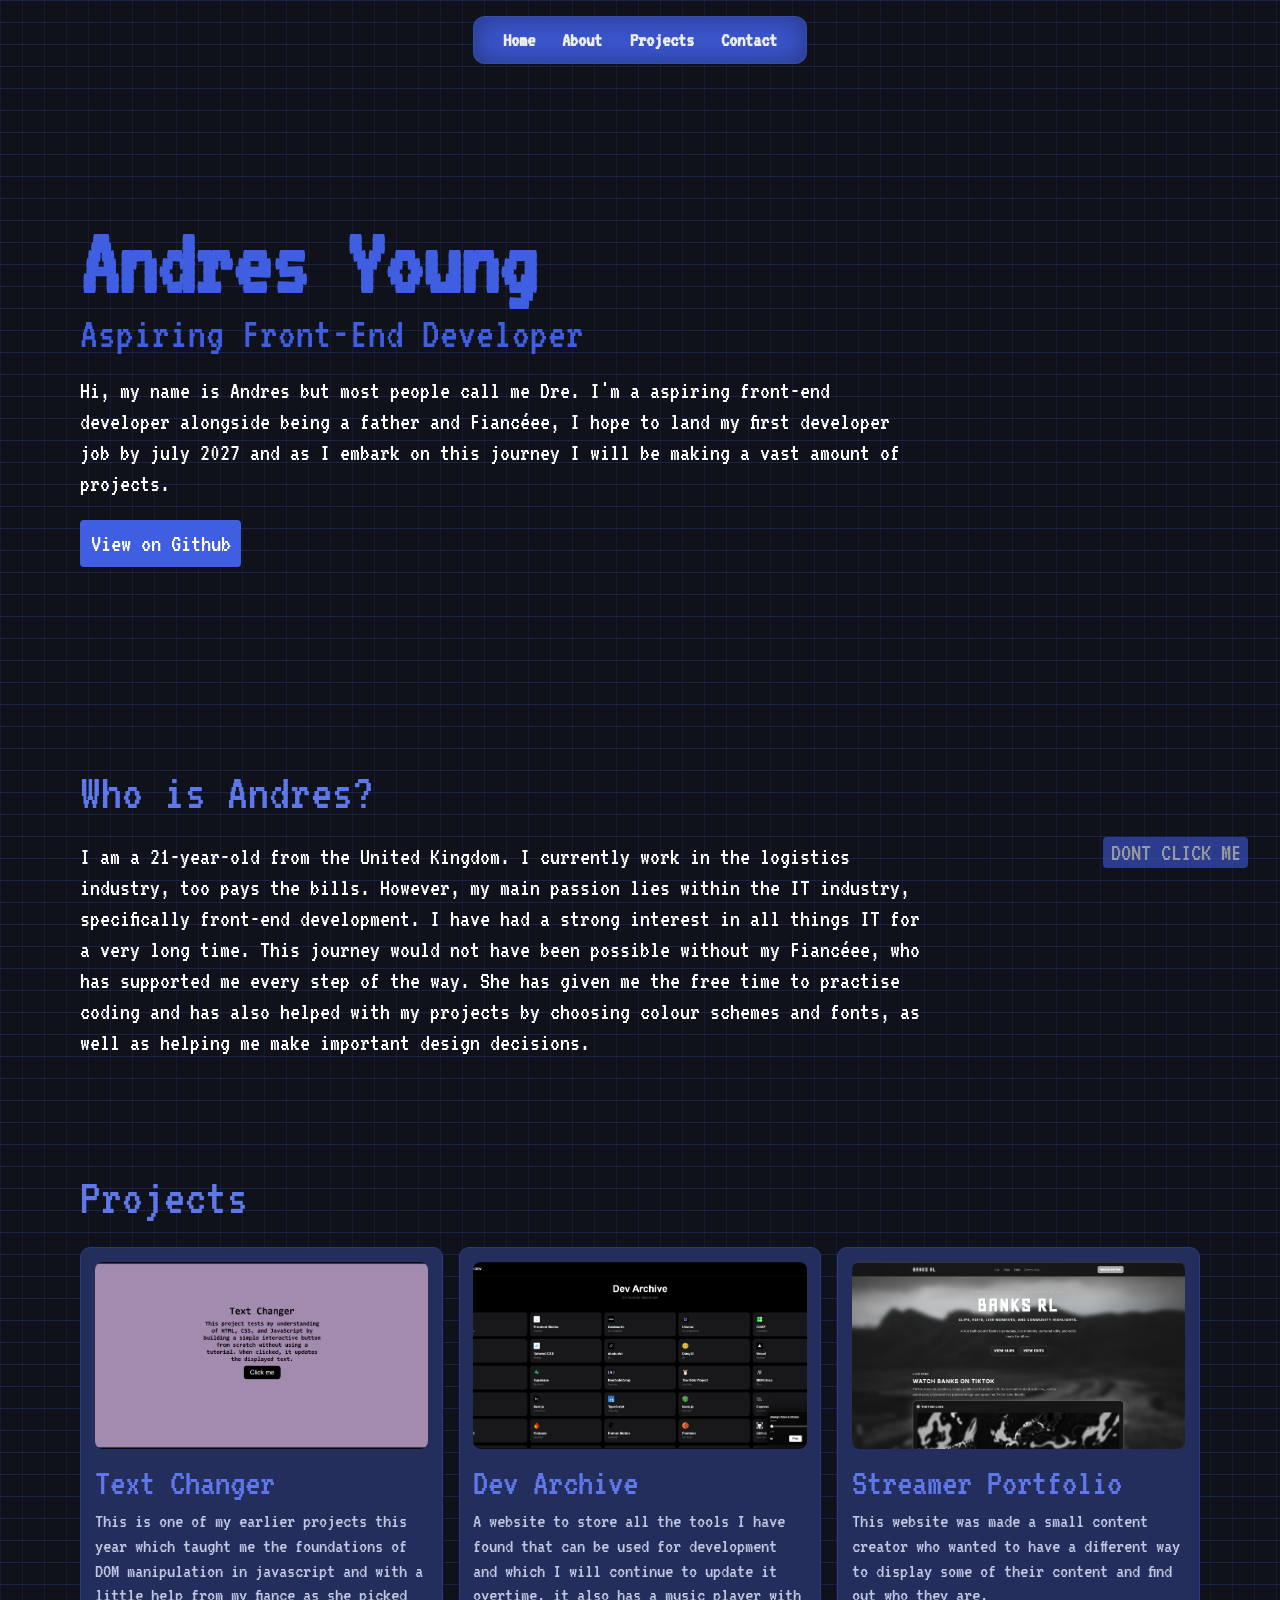
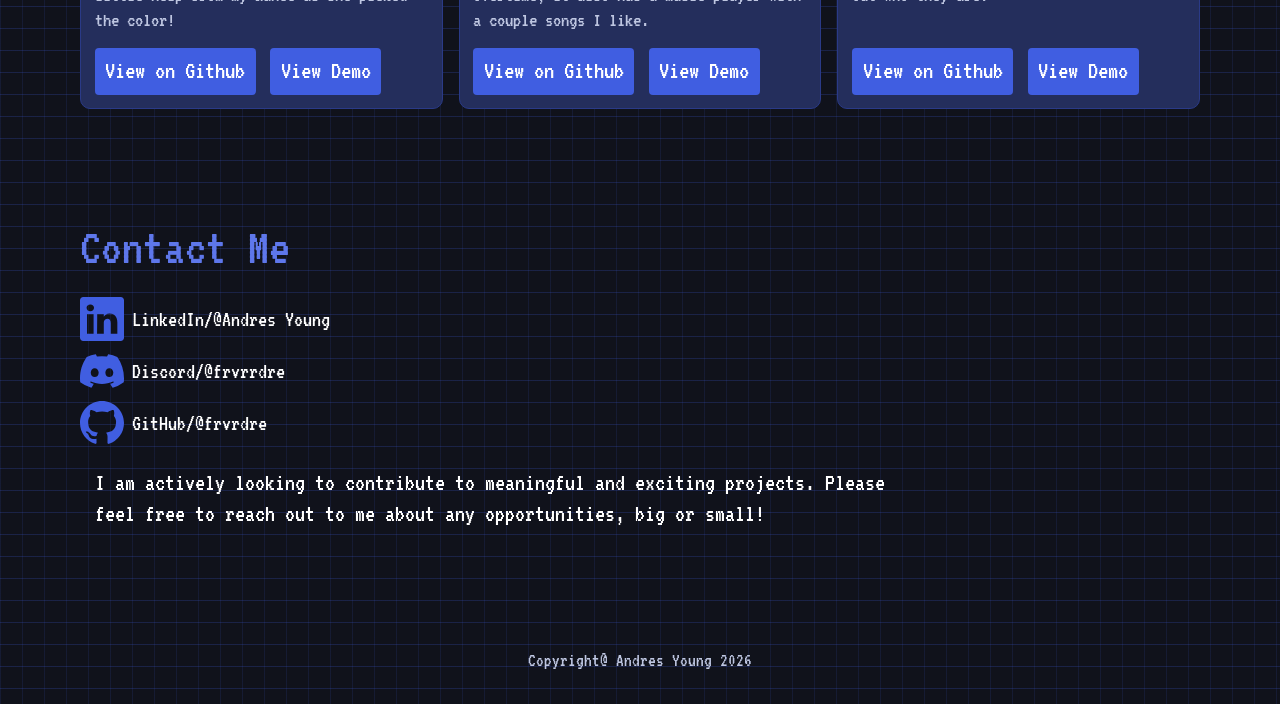
==== commit 29a81d81: "Update index.html" ====
--- a/index.html
+++ b/index.html
@@ -85,7 +85,7 @@
 
           <p>
             Hi, my name is Andres but most people call me Dre. I'm a aspiring
-            front-end developer alongside being a father and fiancé, I hope to
+            front-end developer alongside being a father and Fiancéee, I hope to
             land my first developer job by july 2027 and as I embark on this
             journey I will be making a vast amount of projects.
           </p>
@@ -110,7 +110,7 @@
             lies within the IT industry, specifically front-end development. I
             have had a strong interest in all things IT for a very long time.
 
-            This journey would not have been possible without my fiancée, who
+            This journey would not have been possible without my Fiancéee, who
             has supported me every step of the way. She has given me the free
             time to practise coding and has also helped with my projects by
             choosing colour schemes and fonts, as well as helping me make
@@ -324,7 +324,7 @@
     
     <div id="under-construct" class="under-construct hidden">
       <h1> This is currently under construction! I will complete it hopefully
-          by 24/07/26. <em>-Fun fact: the notification sound you just heard is actually my fiancés voice!</em>     
+          by 24/07/26. <em>-Fun fact: the notification sound you just heard is actually my Fiancées voice!</em>     
       </h1>
        </div>
 
@@ -385,4 +385,4 @@
     </div>
 
   </body>
-</html>+</html>
--- a/styles.css
+++ b/styles.css
@@ -52,7 +52,7 @@
 
   --color-dark-two: rgb(31, 43, 105);
 
-  --color-underwater: rgb(198, 239, 33);
+  --color-underwater: rgb(127, 207, 41);
 
   --page-width: 70rem;
 
@@ -831,7 +831,7 @@
   top: 10rem;
   left: 5rem;
   padding: 1.2rem;
-
+  max-width: 95%;
   color: var(--color-bright);
 
   z-index: 5;
@@ -848,8 +848,9 @@
   color: var(--color-underwater);
   text-shadow: 20px;
   font-family: "Ranchers", sans-serif;
-  font-size: 4.5rem;
+  font-size: 3.5rem;
   font-weight: 9900;
+  max-width: 75%;
   line-height: 1.7;
 }
 .dim-down {
@@ -1174,6 +1175,23 @@
   .return-btn {
     font-size: 1.3rem;
   }
+  .under-construct {
+  top: 7rem;
+  left: 1rem;
+  right: 1rem;
+
+  max-width: none;
+
+  padding: 0.5rem;
+}
+
+.under-construct h1 {
+  max-width: none;
+
+  font-size: 2.2rem;
+
+  line-height: 1.2;
+}
 }
 
 
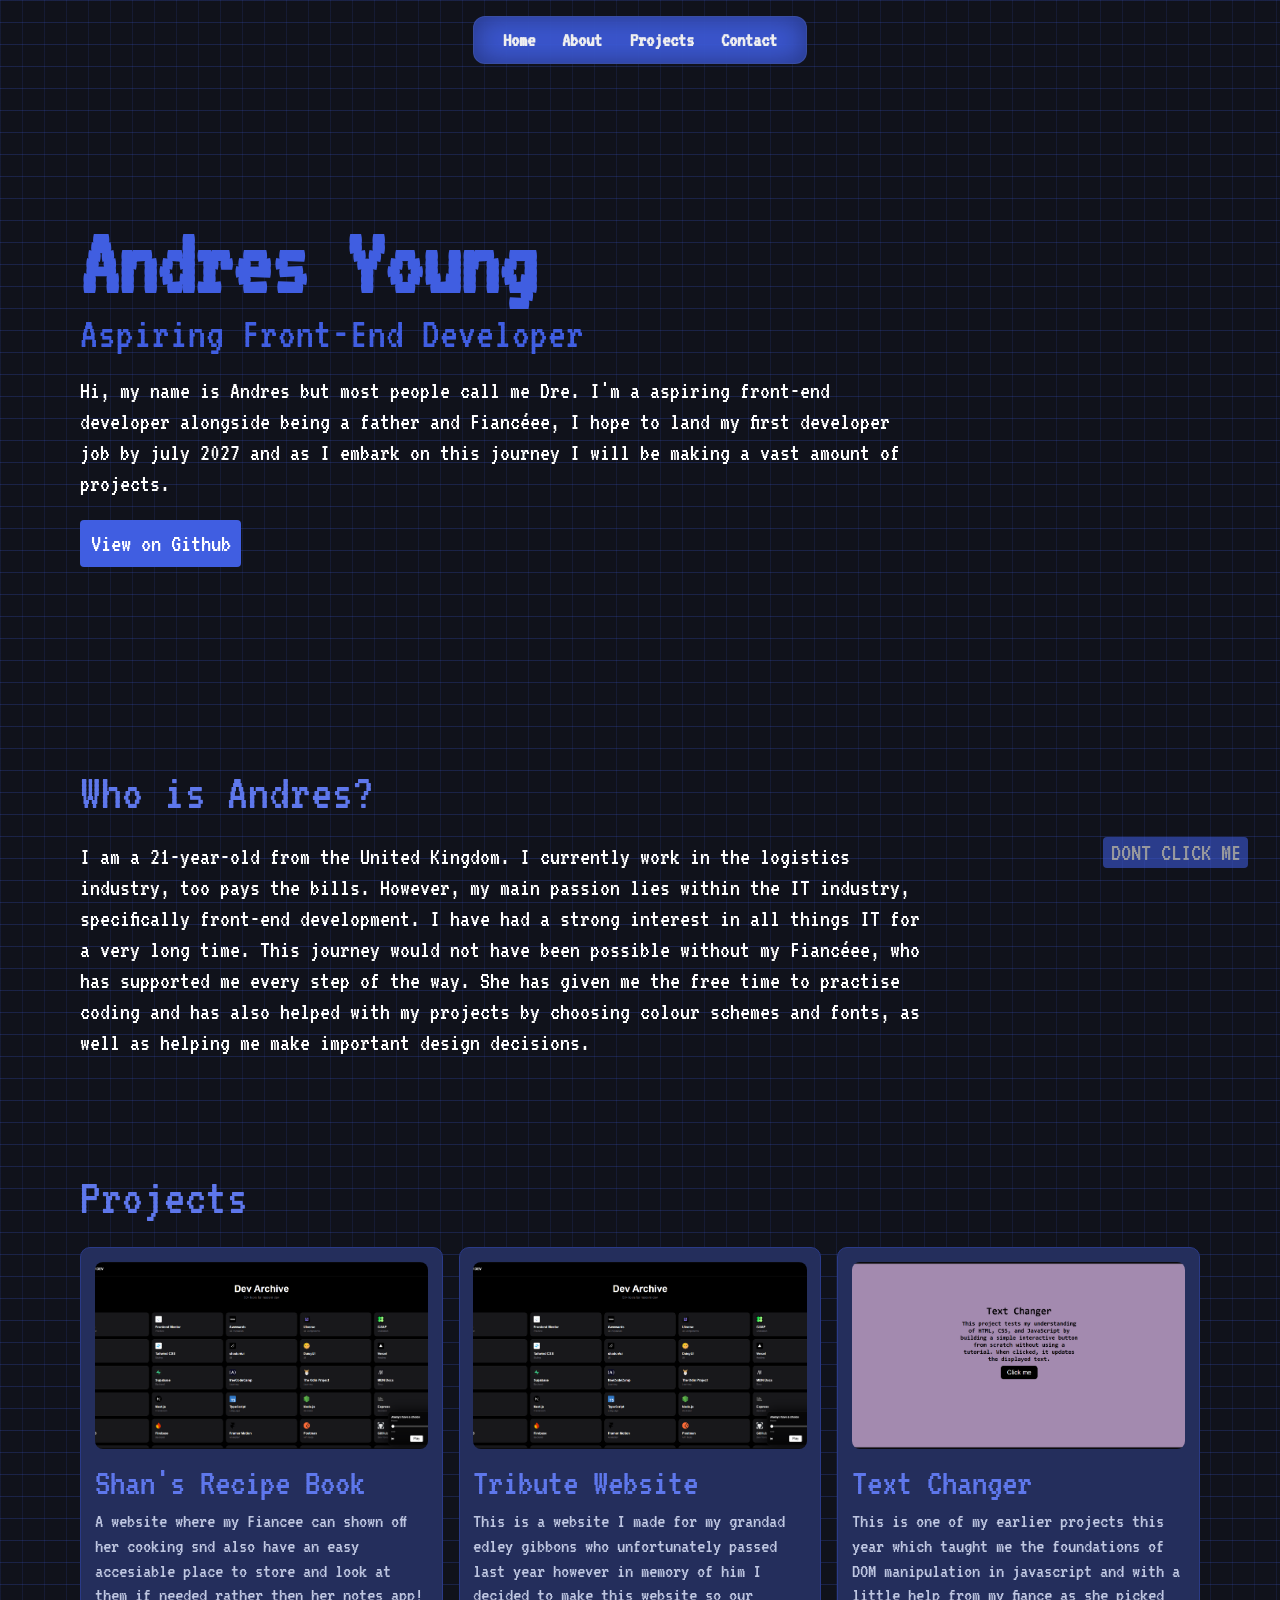
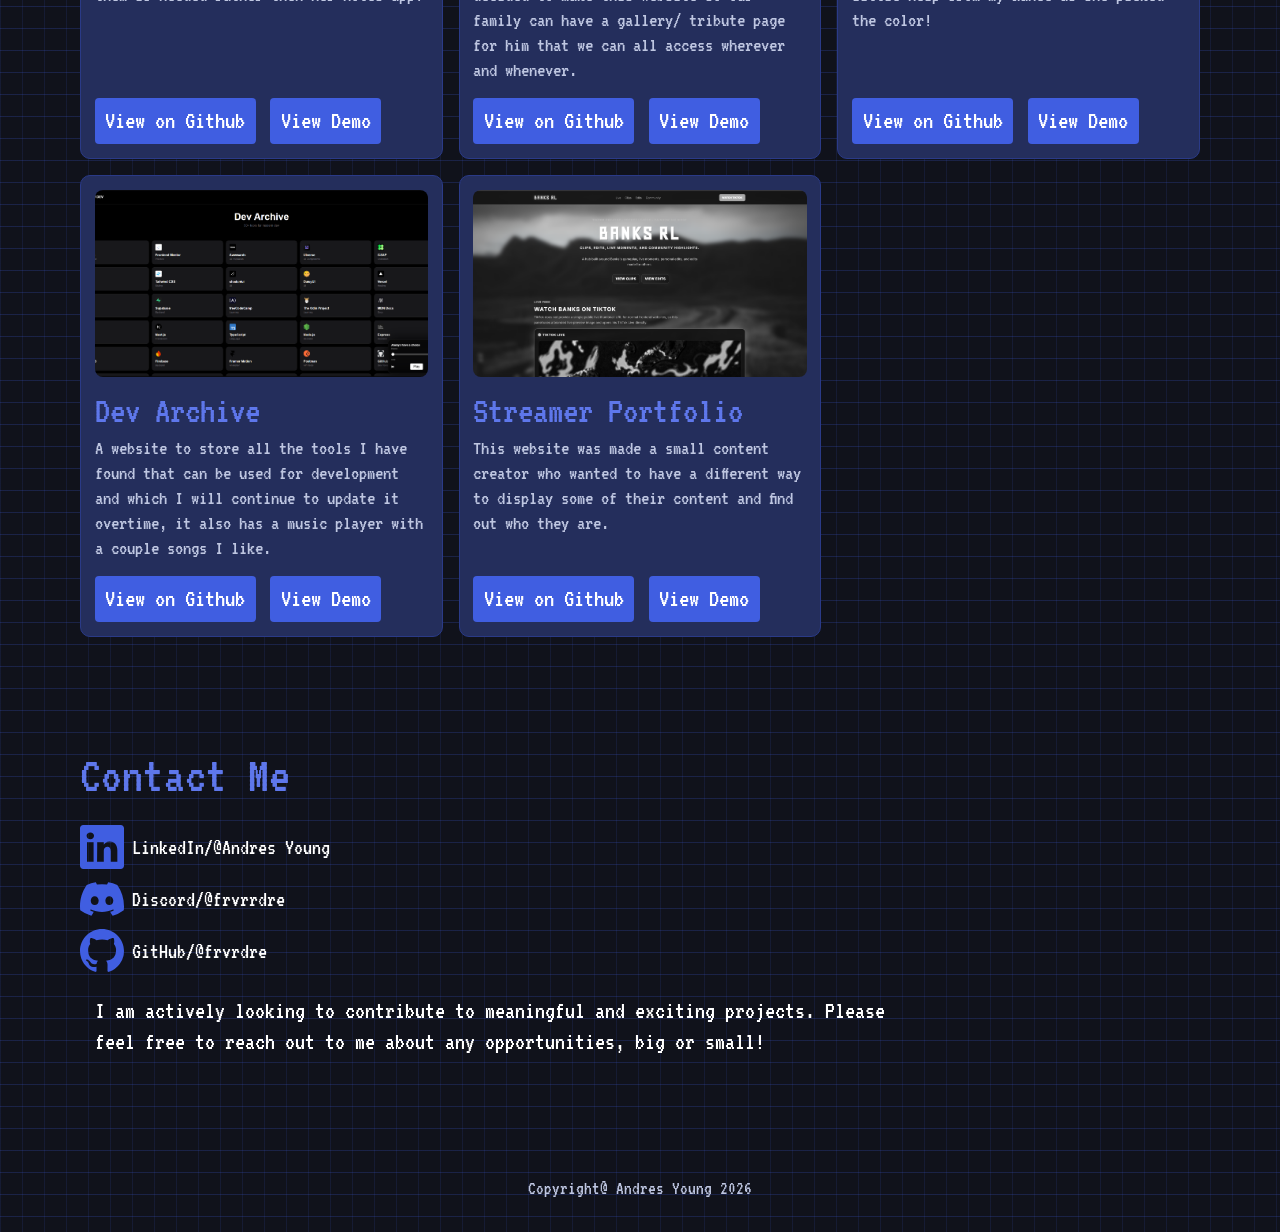
==== commit 3ff647b7: "Update index.html added two new projects to my portfolio need to still style them will more then lik" ====
--- a/index.html
+++ b/index.html
@@ -92,7 +92,7 @@
 
           <a
             class="btn"
-            href="https://github.com/frvrdre"
+            href="https://github.com/frvrdre/main-portfolio-2026"
           >
             View on Github
           </a>
@@ -123,7 +123,72 @@
 
         <section id="projects" class="projects">
           <h2>Projects</h2>
-
+
+
+           <article class="project-card">
+            <img
+              src="assets/archive.png"
+              alt="Fiancee Cook Book"
+            />
+
+            <h3>Shan's Recipe Book</h3>
+
+            <p>
+              A website where my Fiancee can shown off her cooking snd also have an easy
+              accesiable place to store and look at them if needed rather then her notes app!
+            </p>
+            <div class="buttons-container">
+              <a
+                class="btn"
+                target="_blank"
+                href="https://github.com/frvrdre/archive.dev"
+              >
+                View on Github
+              </a>
+
+              <a
+                class="btn"
+                target="_blank"
+                href="https://fiancee-cook.vercel.app/"
+              >
+                View Demo
+              </a>
+            </div>
+          </article>
+          
+          <article class="project-card">
+            <img
+              src="assets/archive.png"
+              alt="Tribute Website project"
+            />
+
+            <h3>Tribute Website</h3>
+
+            <p>
+              This is a website I made for my grandad edley gibbons who
+              unfortunately passed last year however in memory of him
+              I decided to make this website so our family can have a gallery/
+              tribute page for him that we can all access wherever and whenever.
+            </p>
+
+            <div class="buttons-container">
+              <a
+                class="btn"
+                target="_blank"
+                href="https://github.com/frvrdre/archive.dev"
+              >
+                View on Github
+              </a>
+
+              <a
+                class="btn"
+                target="_blank"
+                href="https://tribute-website-three.vercel.app/"
+              >
+                View Demo
+              </a>
+            </div>
+          </article>
 
           <!-- TEXT CHANGER -->
 
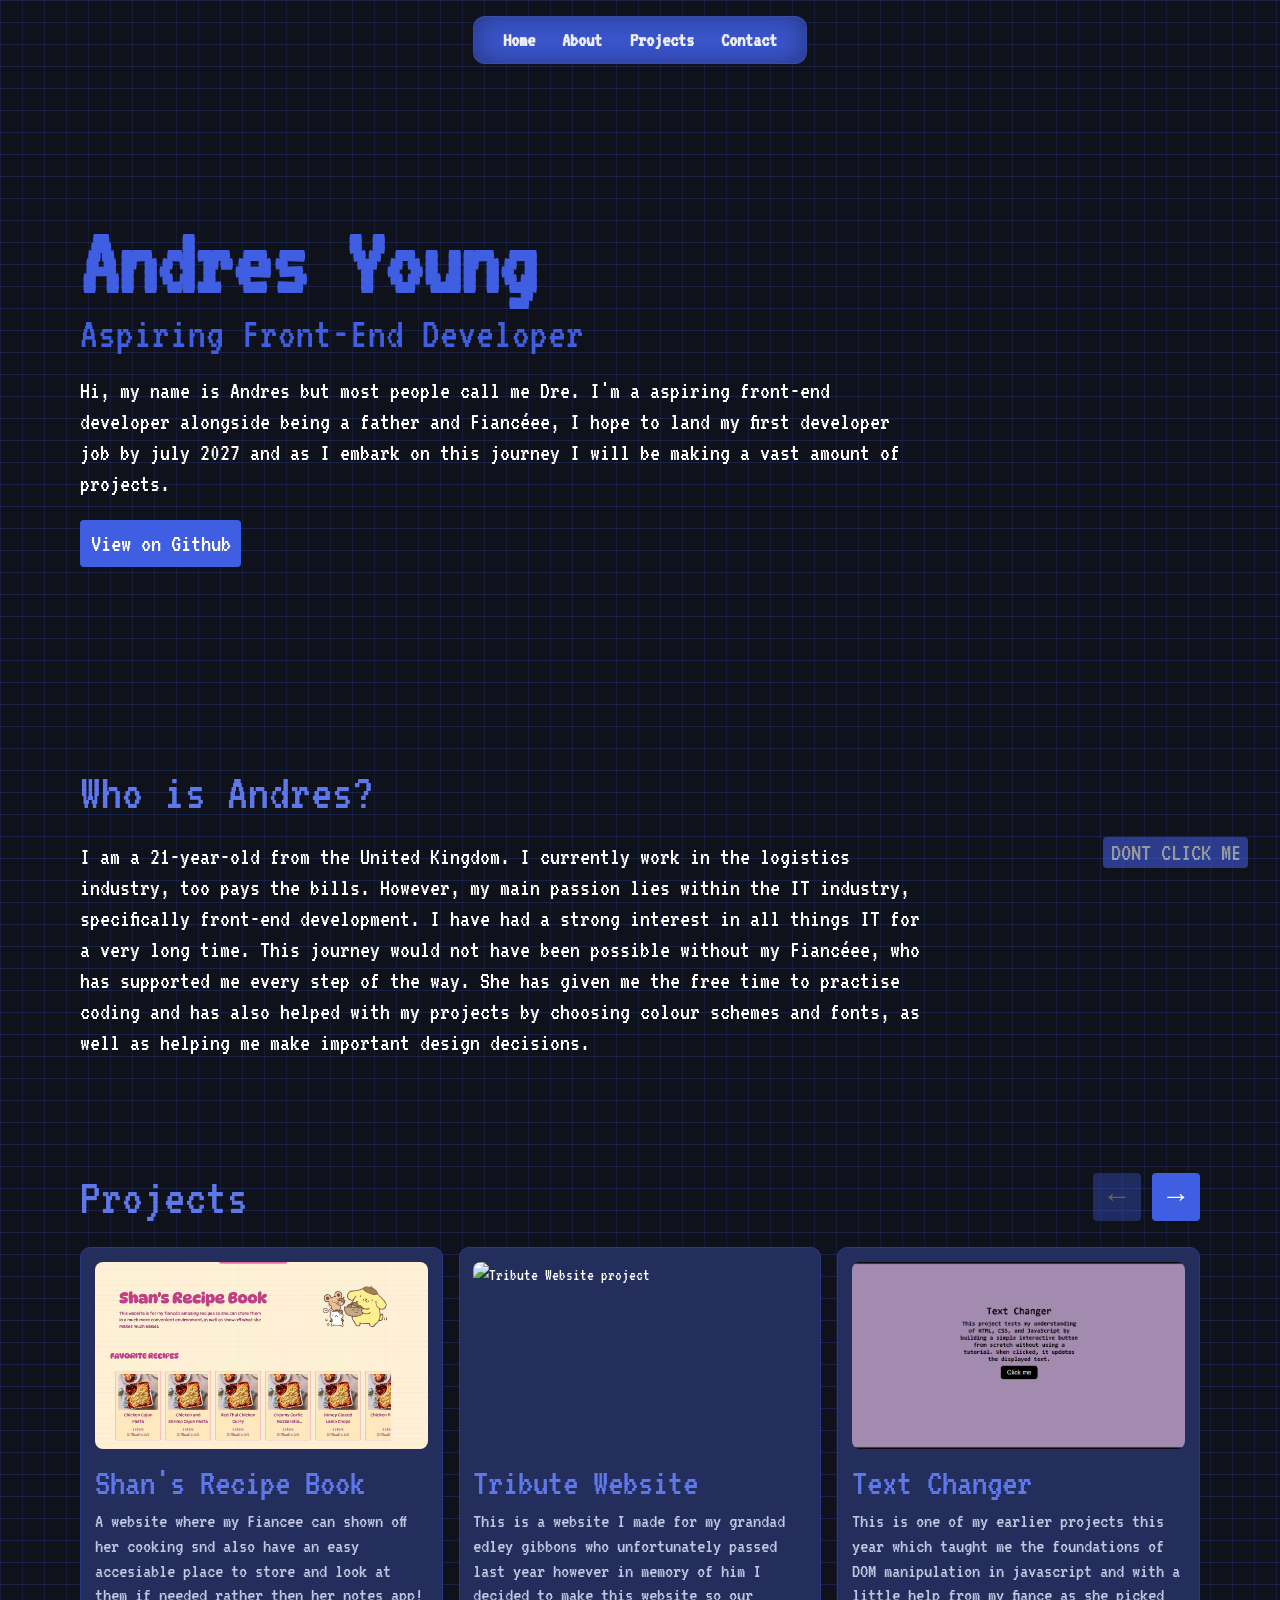
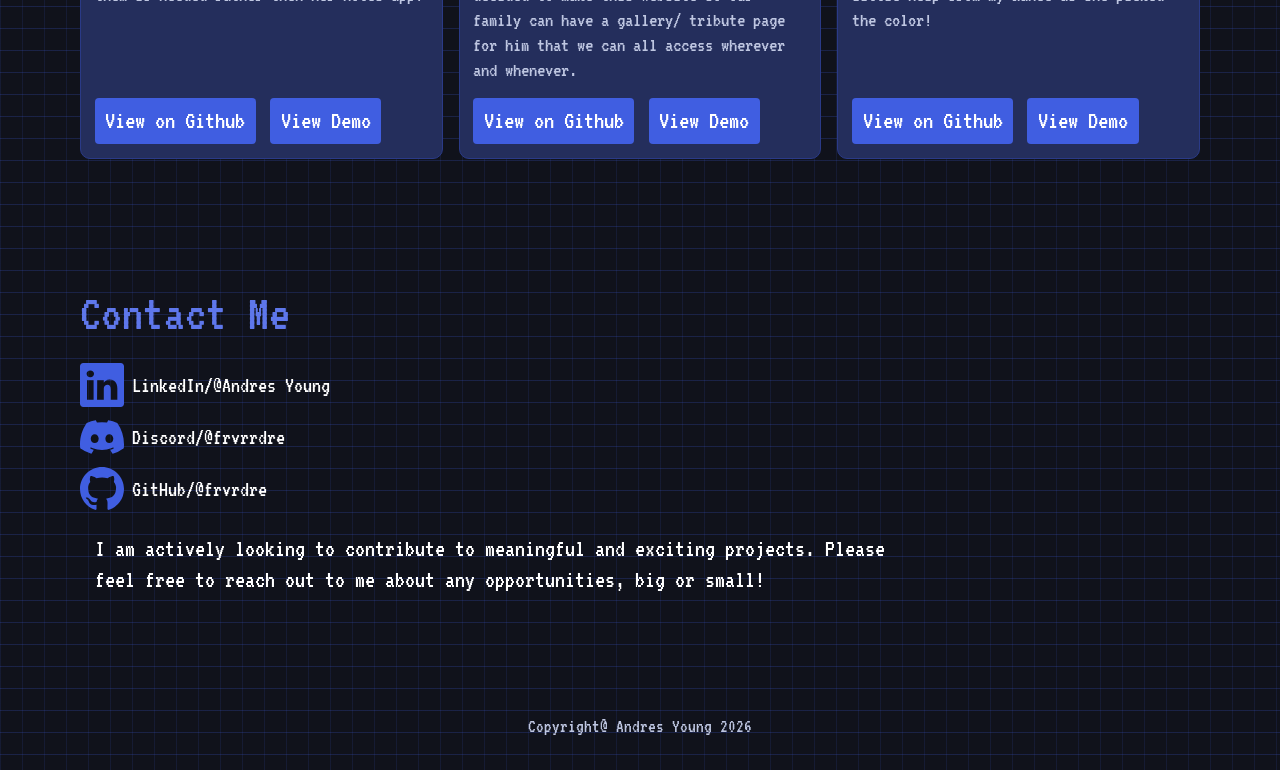
==== commit 3c8da946: "added two new projects and added a carousel scroll for easier access" ====
--- a/index.html
+++ b/index.html
@@ -23,9 +23,7 @@
   </head>
 
   <body>
-    <!-- =========================================
-         ACHIEVEMENT POPUP
-         ========================================= -->
+    <!-- Achievement popup -->
 
     <div id="achievement" class="achievement hidden">
       <img
@@ -53,14 +51,11 @@
       </div>
     </div>
 
-
-    <!-- =========================================
-         PORTFOLIO
-         ========================================= -->
+    <!-- Portfolio -->
 
     <div id="portfolio" class="portfolio">
 
-      <!-- HEADER -->
+      <!-- Header -->
 
       <header class="site-header">
         <nav class="primary-nav">
@@ -71,10 +66,9 @@
         </nav>
       </header>
 
-
       <main>
 
-        <!-- HERO -->
+        <!-- Hero -->
 
         <section class="hero" id="hero">
           <h1>Andres Young</h1>
@@ -98,8 +92,7 @@
           </a>
         </section>
 
-
-        <!-- ABOUT -->
+        <!-- About -->
 
         <section class="about" id="about">
           <h2>Who is Andres?</h2>
@@ -118,99 +111,85 @@
           </p>
         </section>
 
-
-        <!-- PROJECTS -->
+        <!-- Projects carousel -->
 
         <section id="projects" class="projects">
-          <h2>Projects</h2>
-
-
-           <article class="project-card">
-            <img
-              src="assets/archive.png"
-              alt="Fiancee Cook Book"
-            />
-
-            <h3>Shan's Recipe Book</h3>
-
-            <p>
-              A website where my Fiancee can shown off her cooking snd also have an easy
-              accesiable place to store and look at them if needed rather then her notes app!
-            </p>
-            <div class="buttons-container">
-              <a
-                class="btn"
-                target="_blank"
-                href="https://github.com/frvrdre/archive.dev"
-              >
-                View on Github
-              </a>
-
-              <a
-                class="btn"
-                target="_blank"
-                href="https://fiancee-cook.vercel.app/"
-              >
-                View Demo
-              </a>
-            </div>
-          </article>
-          
-          <article class="project-card">
-            <img
-              src="assets/archive.png"
-              alt="Tribute Website project"
-            />
-
-            <h3>Tribute Website</h3>
-
-            <p>
-              This is a website I made for my grandad edley gibbons who
-              unfortunately passed last year however in memory of him
-              I decided to make this website so our family can have a gallery/
-              tribute page for him that we can all access wherever and whenever.
-            </p>
-
-            <div class="buttons-container">
-              <a
-                class="btn"
-                target="_blank"
-                href="https://github.com/frvrdre/archive.dev"
-              >
-                View on Github
-              </a>
-
-              <a
-                class="btn"
-                target="_blank"
-                href="https://tribute-website-three.vercel.app/"
-              >
-                View Demo
-              </a>
-            </div>
+
+          <div class="projects-header">
+            <h2>Projects</h2>
+
+            <div class="carousel-controls">
+              <button
+                id="projects-prev"
+                class="carousel-btn"
+                aria-label="Previous project"
+              >
+                &larr;
+              </button>
+
+              <button
+                id="projects-next"
+                class="carousel-btn"
+                aria-label="Next project"
+              >
+                &rarr;
+              </button>
+            </div>
+          </div>
+
+          <div id="projects-carousel" class="projects-carousel">
+
+                       <article class="project-card">
+            <img
+              src="assets/cookbook.png"
+              alt="Fiancee Cook Book"
+            />
+
+            <h3>Shan's Recipe Book</h3>
+
+            <p>
+              A website where my Fiancee can shown off her cooking snd also have an easy
+              accesiable place to store and look at them if needed rather then her notes app!
+            </p>
+            <div class="buttons-container">
+              <a
+                class="btn"
+                target="_blank"
+                href="https://github.com/frvrdre/fiances-cookbook"
+              >
+                View on Github
+              </a>
+
+              <a
+                class="btn"
+                target="_blank"
+                href="https://fiancee-cook.vercel.app/"
+              >
+                View Demo
+              </a>
+            </div>
           </article>
-
-          <!-- TEXT CHANGER -->
-
+          
           <article class="project-card">
             <img
-              src="assets/textchanger.png"
-              alt="Text Changer project"
+              src="assets/edley.png"
+              alt="Tribute Website project"
             />
 
-            <h3>Text Changer</h3>
+            <h3>Tribute Website</h3>
 
             <p>
-              This is one of my earlier projects this year which taught me the
-              foundations of DOM manipulation in javascript and with a little
-              help from my fiance as she picked the color!
+              This is a website I made for my grandad edley gibbons who
+              unfortunately passed last year however in memory of him
+              I decided to make this website so our family can have a gallery/
+              tribute page for him that we can all access wherever and whenever.
             </p>
 
             <div class="buttons-container">
               <a
                 class="btn"
                 target="_blank"
-                href="https://github.com/frvrdre/TextChanger"
+                href="https://github.com/frvrdre/tribute-website"
               >
                 View on Github
               </a>
@@ -218,95 +197,129 @@
               <a
                 class="btn"
                 target="_blank"
-                href="https://text-changer-phi.vercel.app/"
+                href="https://tribute-website-three.vercel.app/"
               >
                 View Demo
               </a>
             </div>
           </article>
 
-
-          <!-- DEV ARCHIVE -->
-
-          <article class="project-card">
-            <img
-              src="assets/archive.png"
-              alt="Dev Archive project"
-            />
-
-            <h3>Dev Archive</h3>
-
-            <p>
-              A website to store all the tools I have found that can be used for
-              development and which I will continue to update it overtime, it
-              also has a music player with a couple songs I like.
-            </p>
-
-            <div class="buttons-container">
-              <a
-                class="btn"
-                target="_blank"
-                href="https://github.com/frvrdre/archive.dev"
-              >
-                View on Github
-              </a>
-
-              <a
-                class="btn"
-                target="_blank"
-                href="https://archive-dev-chi.vercel.app/"
-              >
-                View Demo
-              </a>
-            </div>
-          </article>
-
-
-          <!-- STREAMER PORTFOLIO -->
-
-          <article class="project-card">
-            <img
-              src="assets/banksrl.png"
-              alt="Picture of Streamer Portfolio project"
-            />
-
-            <h3>Streamer Portfolio</h3>
-
-            <p>
-              This website was made a small content creator who wanted to have a
-              different way to display some of their content and find out who
-              they are.
-            </p>
-
-            <div class="buttons-container">
-              <a
-                class="btn"
-                target="_blank"
-                href="https://github.com/frvrdre/Streamer-portfolio"
-              >
-                View on Github
-              </a>
-
-              <a
-                class="btn"
-                target="_blank"
-                href="https://banksrl.co.uk/"
-              >
-                View Demo
-              </a>
-            </div>
-          </article>
+            <!-- Text Changer -->
+
+            <article class="project-card">
+              <img
+                src="assets/textchanger.png"
+                alt="Text Changer project"
+              />
+
+              <h3>Text Changer</h3>
+
+              <p>
+                This is one of my earlier projects this year which taught me the
+                foundations of DOM manipulation in javascript and with a little
+                help from my fiance as she picked the color!
+              </p>
+
+              <div class="buttons-container">
+                <a
+                  class="btn"
+                  target="_blank"
+                  href="https://github.com/frvrdre/TextChanger"
+                >
+                  View on Github
+                </a>
+
+                <a
+                  class="btn"
+                  target="_blank"
+                  href="https://text-changer-phi.vercel.app/"
+                >
+                  View Demo
+                </a>
+              </div>
+            </article>
+
+            <!-- Dev Archive -->
+
+            <article class="project-card">
+              <img
+                src="assets/archive.png"
+                alt="Dev Archive project"
+              />
+
+              <h3>Dev Archive</h3>
+
+              <p>
+                A website to store all the tools I have found that can be used for
+                development and which I will continue to update it overtime, it
+                also has a music player with a couple songs I like.
+              </p>
+
+              <div class="buttons-container">
+                <a
+                  class="btn"
+                  target="_blank"
+                  href="https://github.com/frvrdre/archive.dev"
+                >
+                  View on Github
+                </a>
+
+                <a
+                  class="btn"
+                  target="_blank"
+                  href="https://archive-dev-chi.vercel.app/"
+                >
+                  View Demo
+                </a>
+              </div>
+            </article>
+
+            <!-- Streamer Portfolio -->
+
+            <article class="project-card">
+              <img
+                src="assets/banksrl.png"
+                alt="Picture of Streamer Portfolio project"
+              />
+
+              <h3>Streamer Portfolio</h3>
+
+              <p>
+                This website was made a small content creator who wanted to have a
+                different way to display some of their content and find out who
+                they are.
+              </p>
+
+              <div class="buttons-container">
+                <a
+                  class="btn"
+                  target="_blank"
+                  href="https://github.com/frvrdre/Streamer-portfolio"
+                >
+                  View on Github
+                </a>
+
+                <a
+                  class="btn"
+                  target="_blank"
+                  href="https://banksrl.co.uk/"
+                >
+                  View Demo
+                </a>
+              </div>
+            </article>
+
+          </div>
         </section>
 
-
-        <!-- CONTACT -->
+        <!-- Contact -->
 
         <section id="contact" class="contact">
           <h2>Contact Me</h2>
 
           <ul>
 
-            <!-- LINKEDIN -->
+            <!-- LinkedIn -->
 
             <li>
               <img
@@ -322,8 +335,7 @@
               </a>
             </li>
 
-
-            <!-- DISCORD -->
+            <!-- Discord -->
 
             <li>
               <img
@@ -339,8 +351,7 @@
               </a>
             </li>
 
-
-            <!-- GITHUB -->
+            <!-- Github -->
 
             <li>
               <img
@@ -365,18 +376,14 @@
         </section>
       </main>
 
-
-      <!-- FOOTER -->
+      <!-- Footer -->
 
       <footer>
         Copyright@ Andres Young 2026
       </footer>
     </div>
 
-
-    <!-- =========================================
-         EASTER EGG BUTTON
-         ========================================= -->
+    <!-- Easter egg button -->
 
     <section class="easter-egg">
       <button
@@ -386,57 +393,47 @@
         DONT CLICK ME
       </button>
     </section>
-    
+
     <div id="under-construct" class="under-construct hidden">
-      <h1> This is currently under construction! I will complete it hopefully
-          by 24/07/26. <em>-Fun fact: the notification sound you just heard is actually my Fiancées voice!</em>     
+      <h1>
+        This is currently under construction! I will complete it hopefully
+        by 24/07/26.
+        <em>
+          -Fun fact: the notification sound you just heard is actually my
+          Fiancées voice!
+        </em>
       </h1>
-       </div>
-
-    <!-- =========================================
-         AQUARIUM MODE
-
-         The normal portfolio stays underneath.
-
-         JavaScript will eventually:
-         - activate the water
-         - create bubbles
-         - create fish
-         - make fish follow cursor
-         - remove everything on return
-         ========================================= -->
+    </div>
+
+    <!-- Aquarium mode -->
 
     <div
       id="aquarium-mode"
       class="aquarium-mode hidden"
     >
 
-      <!-- WATER LAYER -->
-
+      <!-- Water layer -->
 
       <div
         id="water-layer"
         class="water-layer"
       ></div>
 
-
-      <!-- BUBBLE LAYER -->
+      <!-- Bubble layer -->
 
       <div
         id="bubble-layer"
         class="bubble-layer"
       ></div>
 
-
-      <!-- FISH LAYER -->
+      <!-- Fish layer -->
 
       <div
         id="fish-layer"
         class="fish-layer"
       ></div>
 
-
-      <!-- AQUARIUM CONTROLS -->
+      <!-- Aquarium controls -->
 
       <div class="aquarium-controls">
         <button
@@ -450,4 +447,4 @@
     </div>
 
   </body>
-</html>
+</html>
--- a/styles.css
+++ b/styles.css
@@ -2,73 +2,45 @@
 
 @import url("https://fonts.googleapis.com/css2?family=VT323&family=Workbench&display=swap");
 
-@import url('https://fonts.googleapis.com/css2?family=Ranchers&family=VT323&family=Workbench&display=swap');
-
-
-/* =========================================
-   GLOBAL VARIABLES
-   ========================================= */
+@import url("https://fonts.googleapis.com/css2?family=Ranchers&family=VT323&family=Workbench&display=swap");
+
+
+/* Global variables */
 
 :root {
   --color-page-background: rgb(16, 18, 27);
-
   --color-surface: rgb(31, 39, 74);
-
   --color-card: rgb(36, 46, 92);
-
   --color-primary: rgb(64, 94, 225);
-
   --color-primary-hover: rgb(84, 112, 235);
-
   --color-secondary: rgb(53, 72, 160);
-
   --color-secondary-hover: rgb(42, 58, 135);
-
   --color-text: rgb(255, 255, 255);
-
   --color-text-muted: rgb(190, 198, 225);
-
   --color-heading: rgb(94, 119, 235);
-
   --color-focus: rgb(94, 119, 235);
-
   --color-shadow: rgb(64, 94, 225);
-
   --color-scroll-bar: rgb(64, 94, 225);
-
   --color-scroll-bar2: rgb(84, 112, 235);
-
   --color-scroll-bar3: rgb(42, 58, 135);
-
   --color-grid-horizontal: rgba(64, 94, 225, 0.22);
-
   --color-grid-vertical: rgba(64, 94, 225, 0.12);
-
   --color-bright: rgb(94, 119, 235);
-
   --color-bright-two: rgb(64, 94, 225);
-
   --color-dark: rgb(42, 58, 135);
-
   --color-dark-two: rgb(31, 43, 105);
-
   --color-underwater: rgb(127, 207, 41);
 
   --page-width: 70rem;
-
   --page-gutter: 2rem;
 
   --radius-small: 4px;
-
   --radius-medium: 8px;
-
   --radius-large: 10px;
 }
 
 
-/* =========================================
-   GLOBAL STYLES
-   ========================================= */
+/* Global styles */
 
 *,
 *::before,
@@ -116,9 +88,7 @@
 }
 
 
-/* =========================================
-   PAGE ANIMATIONS
-   ========================================= */
+/* Page animations */
 
 @keyframes move-grid {
   from {
@@ -142,9 +112,7 @@
 }
 
 
-/* =========================================
-   BASIC ELEMENT STYLES
-   ========================================= */
+/* Basic element styles */
 
 a {
   color: inherit;
@@ -172,9 +140,7 @@
 }
 
 
-/* =========================================
-   SHARED PAGE WIDTH
-   ========================================= */
+/* Shared page width */
 
 .site-header,
 main,
@@ -193,9 +159,7 @@
 }
 
 
-/* =========================================
-   HEADER AND NAVIGATION
-   ========================================= */
+/* Header */
 
 .site-header {
   position: sticky;
@@ -210,6 +174,8 @@
 }
 
 
+/* Navigation */
+
 .primary-nav {
   display: flex;
 
@@ -263,9 +229,7 @@
 }
 
 
-/* =========================================
-   TYPOGRAPHY
-   ========================================= */
+/* Typography */
 
 h1,
 h2,
@@ -336,9 +300,7 @@
 }
 
 
-/* =========================================
-   ACHIEVEMENT POPUP
-   ========================================= */
+/* Achievement popup */
 
 .achievement {
   position: fixed;
@@ -419,9 +381,7 @@
 }
 
 
-/* =========================================
-   ACHIEVEMENT ANIMATIONS
-   ========================================= */
+/* Achievement animation */
 
 .fade-in {
   animation:
@@ -483,9 +443,7 @@
 }
 
 
-/* =========================================
-   HERO
-   ========================================= */
+/* Hero */
 
 .hero {
   min-height: 70vh;
@@ -523,37 +481,150 @@
 }
 
 
-/* =========================================
-   ABOUT
-   ========================================= */
+/* About */
 
 .about p {
   margin-bottom: 0;
 }
 
 
-/* =========================================
-   PROJECTS
-   ========================================= */
+/* Projects */
 
 .projects {
-  display: grid;
-
-  grid-template-columns:
-    repeat(3, minmax(0, 1fr));
+  display: block;
+
+  overflow: hidden;
+}
+
+
+.projects-header {
+  display: flex;
+
+  justify-content: space-between;
+
+  align-items: center;
 
   gap: 1rem;
-}
-
-
-.projects > h2 {
-  grid-column: 1 / -1;
-
-  margin-bottom: 0.5rem;
-}
-
+
+  margin-bottom: 1.5rem;
+}
+
+
+.projects-header h2 {
+  margin-bottom: 0;
+}
+
+
+/* Carousel controls */
+
+.carousel-controls {
+  display: flex;
+
+  align-items: center;
+
+  gap: 0.7rem;
+}
+
+
+.carousel-btn {
+  display: flex;
+
+  justify-content: center;
+
+  align-items: center;
+
+  width: 48px;
+
+  height: 48px;
+
+  padding: 0;
+
+  color: var(--color-text);
+
+  background-color: var(--color-primary);
+
+  font-size: 1.8rem;
+
+  line-height: 1;
+
+  border: 1px solid transparent;
+
+  border-radius: var(--radius-small);
+
+  cursor: pointer;
+
+  transition:
+    background-color 0.2s ease,
+    box-shadow 0.2s ease,
+    transform 0.1s ease,
+    opacity 0.2s ease;
+}
+
+
+.carousel-btn:hover {
+  background-color: var(--color-primary-hover);
+
+  box-shadow:
+    4px 6px 0 var(--color-dark-two);
+
+  transform: translateY(-2px);
+}
+
+
+.carousel-btn:active {
+  transform: translateY(0);
+}
+
+
+.carousel-btn:focus-visible {
+  outline: 3px solid var(--color-text);
+
+  outline-offset: 4px;
+}
+
+
+.carousel-btn:disabled {
+  opacity: 0.35;
+
+  cursor: default;
+
+  box-shadow: none;
+
+  transform: none;
+}
+
+
+/* Projects carousel */
+
+.projects-carousel {
+  display: flex;
+
+  gap: 1rem;
+
+  width: 100%;
+
+  padding-bottom: 1rem;
+
+  overflow-x: auto;
+
+  scroll-behavior: smooth;
+
+  scroll-snap-type: x mandatory;
+
+  scrollbar-width: none;
+}
+
+
+.projects-carousel::-webkit-scrollbar {
+  display: none;
+}
+
+
+/* Project cards */
 
 .project-card {
+  flex: 0 0 calc((100% - 2rem) / 3);
+
   min-width: 0;
 
   display: flex;
@@ -571,6 +642,8 @@
   border-radius: var(--radius-large);
 
   overflow: hidden;
+
+  scroll-snap-align: start;
 
   transition:
     transform 0.2s ease,
@@ -622,27 +695,20 @@
 }
 
 
-.project-card .btn {
-  flex: 0 1 auto;
-}
-
-
-/* =========================================
-   PORTFOLIO BUTTONS
-   ========================================= */
+/* Buttons container */
 
 .buttons-container {
   display: flex;
 
   flex-direction: row;
 
-  flex-wrap: nowrap;
+  flex-wrap: wrap;
 
   gap: 0.9rem;
-
-  white-space: nowrap;
-}
-
+}
+
+
+/* Portfolio buttons */
 
 .btn {
   display: inline-flex;
@@ -697,9 +763,7 @@
 }
 
 
-/* =========================================
-   CONTACT
-   ========================================= */
+/* Contact */
 
 .contact p {
   margin-bottom: 1rem;
@@ -752,9 +816,7 @@
 }
 
 
-/* =========================================
-   FOOTER
-   ========================================= */
+/* Footer */
 
 footer {
   display: flex;
@@ -773,9 +835,7 @@
 }
 
 
-/* =========================================
-   EASTER EGG BUTTON
-   ========================================= */
+/* Easter egg button */
 
 .easter-egg {
   position: fixed;
@@ -825,16 +885,23 @@
     transform 0.1s ease;
 }
 
+
+/* Under construction */
+
 .under-construct {
   position: fixed;
 
   top: 10rem;
+
   left: 5rem;
+
+  z-index: 5;
+
+  max-width: 95%;
+
   padding: 1.2rem;
-  max-width: 95%;
+
   color: var(--color-bright);
-
-  z-index: 5;
 
   pointer-events: auto;
 
@@ -844,21 +911,30 @@
     transform 0.1s ease;
 }
 
+
 .under-construct h1 {
+  max-width: 75%;
+
   color: var(--color-underwater);
+
   text-shadow: 20px;
+
   font-family: "Ranchers", sans-serif;
+
   font-size: 3.5rem;
+
   font-weight: 9900;
-  max-width: 75%;
+
   line-height: 1.7;
 }
+
+
 .dim-down {
   opacity: 0.07;
 }
-/* =========================================
-   AQUARIUM MODE
-   ========================================= */
+
+
+/* Aquarium mode */
 
 .aquarium-mode {
   position: fixed;
@@ -873,9 +949,7 @@
 }
 
 
-/* =========================================
-   AQUARIUM LAYERS
-   ========================================= */
+/* Aquarium layers */
 
 .water-layer,
 .bubble-layer,
@@ -886,9 +960,7 @@
 }
 
 
-/* =========================================
-   WATER
-   ========================================= */
+/* Water */
 
 .water-layer {
   z-index: 1;
@@ -904,14 +976,11 @@
 
   pointer-events: none;
 
-  animation: waterrise 4s ease-out forwards;;
-}
-
-
-
-/* =========================================
-   BUBBLE LAYER
-   ========================================= */
+  animation: waterrise 4s ease-out forwards;
+}
+
+
+/* Bubble layer */
 
 .bubble-layer {
   z-index: 2;
@@ -920,9 +989,7 @@
 }
 
 
-/* =========================================
-   FISH LAYER
-   ========================================= */
+/* Fish layer */
 
 .fish-layer {
   z-index: 3;
@@ -931,9 +998,7 @@
 }
 
 
-/* =========================================
-   AQUARIUM CONTROLS
-   ========================================= */
+/* Aquarium controls */
 
 .aquarium-controls {
   position: fixed;
@@ -948,9 +1013,7 @@
 }
 
 
-/* =========================================
-   RETURN BUTTON
-   ========================================= */
+/* Return button */
 
 .return-btn {
   padding: 0.35rem 0.7rem;
@@ -997,11 +1060,7 @@
 }
 
 
-/* =========================================
-   FISH
-
-   
-   ========================================= */
+/* Fish */
 
 .fish {
   position: absolute;
@@ -1014,11 +1073,7 @@
 }
 
 
-/* =========================================
-   BUBBLES
-
-   
-   ========================================= */
+/* Bubbles */
 
 .bubble {
   position: absolute;
@@ -1036,24 +1091,19 @@
 }
 
 
-/* =========================================
-   HIDDEN ELEMENTS
-   ========================================= */
+/* Hidden */
 
 .hidden {
   display: none;
 }
 
 
-/* =========================================
-   RESPONSIVE LAYOUT
-   ========================================= */
+/* Tablet */
 
 @media (max-width: 900px) {
 
-  .projects {
-    grid-template-columns:
-      repeat(2, minmax(0, 1fr));
+  .project-card {
+    flex-basis: calc((100% - 1rem) / 2);
   }
 
 
@@ -1068,6 +1118,8 @@
 }
 
 
+/* Mobile */
+
 @media (max-width: 650px) {
 
   :root {
@@ -1080,8 +1132,8 @@
   }
 
 
-  .projects {
-    grid-template-columns: 1fr;
+  .project-card {
+    flex-basis: 88%;
   }
 
 
@@ -1115,8 +1167,19 @@
   p {
     font-size: 1.35rem;
   }
-}
-
+
+
+  .carousel-btn {
+    width: 42px;
+
+    height: 42px;
+
+    font-size: 1.5rem;
+  }
+}
+
+
+/* Small mobile */
 
 @media (max-width: 500px) {
 
@@ -1139,6 +1202,25 @@
   }
 
 
+  .projects-header {
+    align-items: flex-end;
+  }
+
+
+  .carousel-controls {
+    gap: 0.4rem;
+  }
+
+
+  .carousel-btn {
+    width: 38px;
+
+    height: 38px;
+
+    font-size: 1.3rem;
+  }
+
+
   .buttons-container {
     gap: 0.4rem;
   }
@@ -1152,6 +1234,8 @@
 
 
   .project-card {
+    flex-basis: 90%;
+
     padding: 0.7rem;
   }
 
@@ -1175,29 +1259,32 @@
   .return-btn {
     font-size: 1.3rem;
   }
+
+
   .under-construct {
-  top: 7rem;
-  left: 1rem;
-  right: 1rem;
-
-  max-width: none;
-
-  padding: 0.5rem;
-}
-
-.under-construct h1 {
-  max-width: none;
-
-  font-size: 2.2rem;
-
-  line-height: 1.2;
-}
-}
-
-
-/* =========================================
-   SHAKE ANIMATION
-   ========================================= */
+    top: 7rem;
+
+    left: 1rem;
+
+    right: 1rem;
+
+    max-width: none;
+
+    padding: 0.5rem;
+  }
+
+
+  .under-construct h1 {
+    max-width: none;
+
+    font-size: 2.2rem;
+
+    line-height: 1.2;
+  }
+}
+
+
+/* Shake animation */
 
 .shake {
   animation:
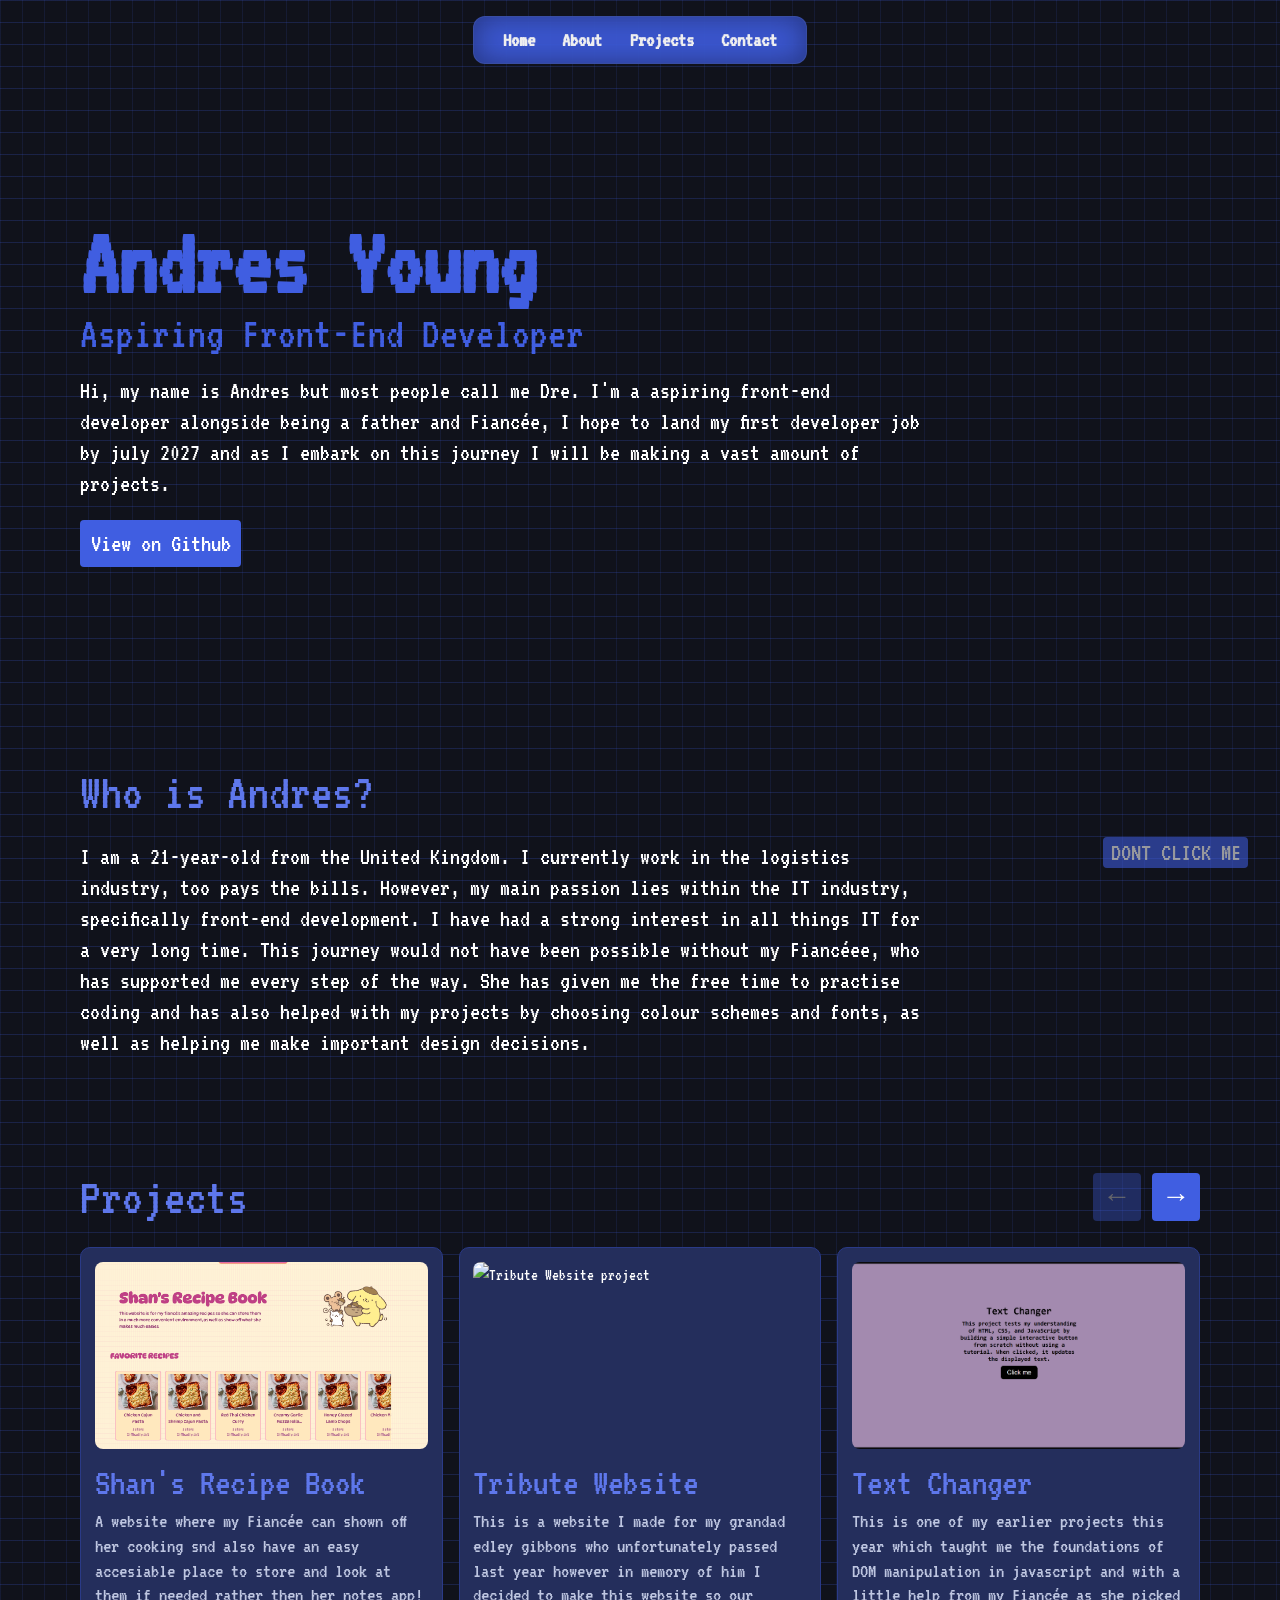
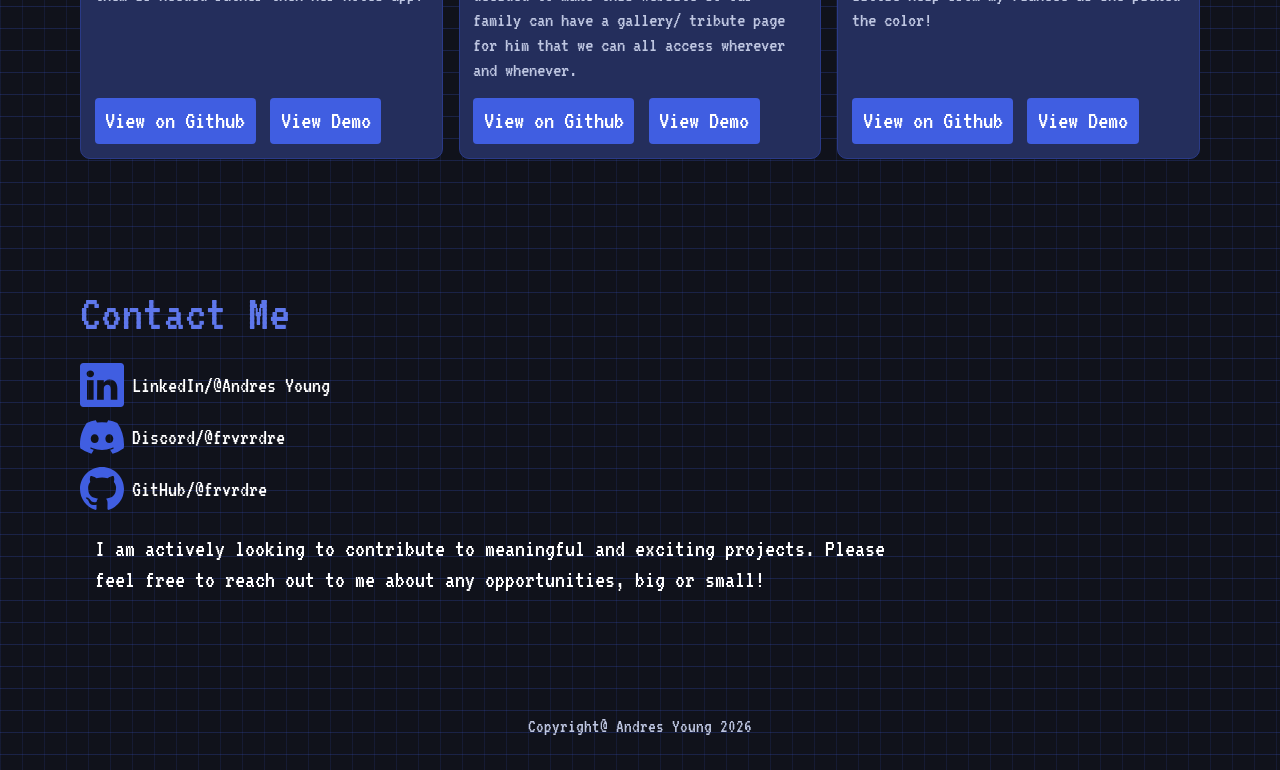
==== commit 4ab7a698: "spelli ngfixes" ====
--- a/index.html
+++ b/index.html
@@ -79,7 +79,7 @@
 
           <p>
             Hi, my name is Andres but most people call me Dre. I'm a aspiring
-            front-end developer alongside being a father and Fiancéee, I hope to
+            front-end developer alongside being a father and Fiancée, I hope to
             land my first developer job by july 2027 and as I embark on this
             journey I will be making a vast amount of projects.
           </p>
@@ -148,7 +148,7 @@
             <h3>Shan's Recipe Book</h3>
 
             <p>
-              A website where my Fiancee can shown off her cooking snd also have an easy
+              A website where my Fiancée can shown off her cooking snd also have an easy
               accesiable place to store and look at them if needed rather then her notes app!
             </p>
             <div class="buttons-container">
@@ -217,7 +217,7 @@
               <p>
                 This is one of my earlier projects this year which taught me the
                 foundations of DOM manipulation in javascript and with a little
-                help from my fiance as she picked the color!
+                help from my Fiancée as she picked the color!
               </p>
 
               <div class="buttons-container">
